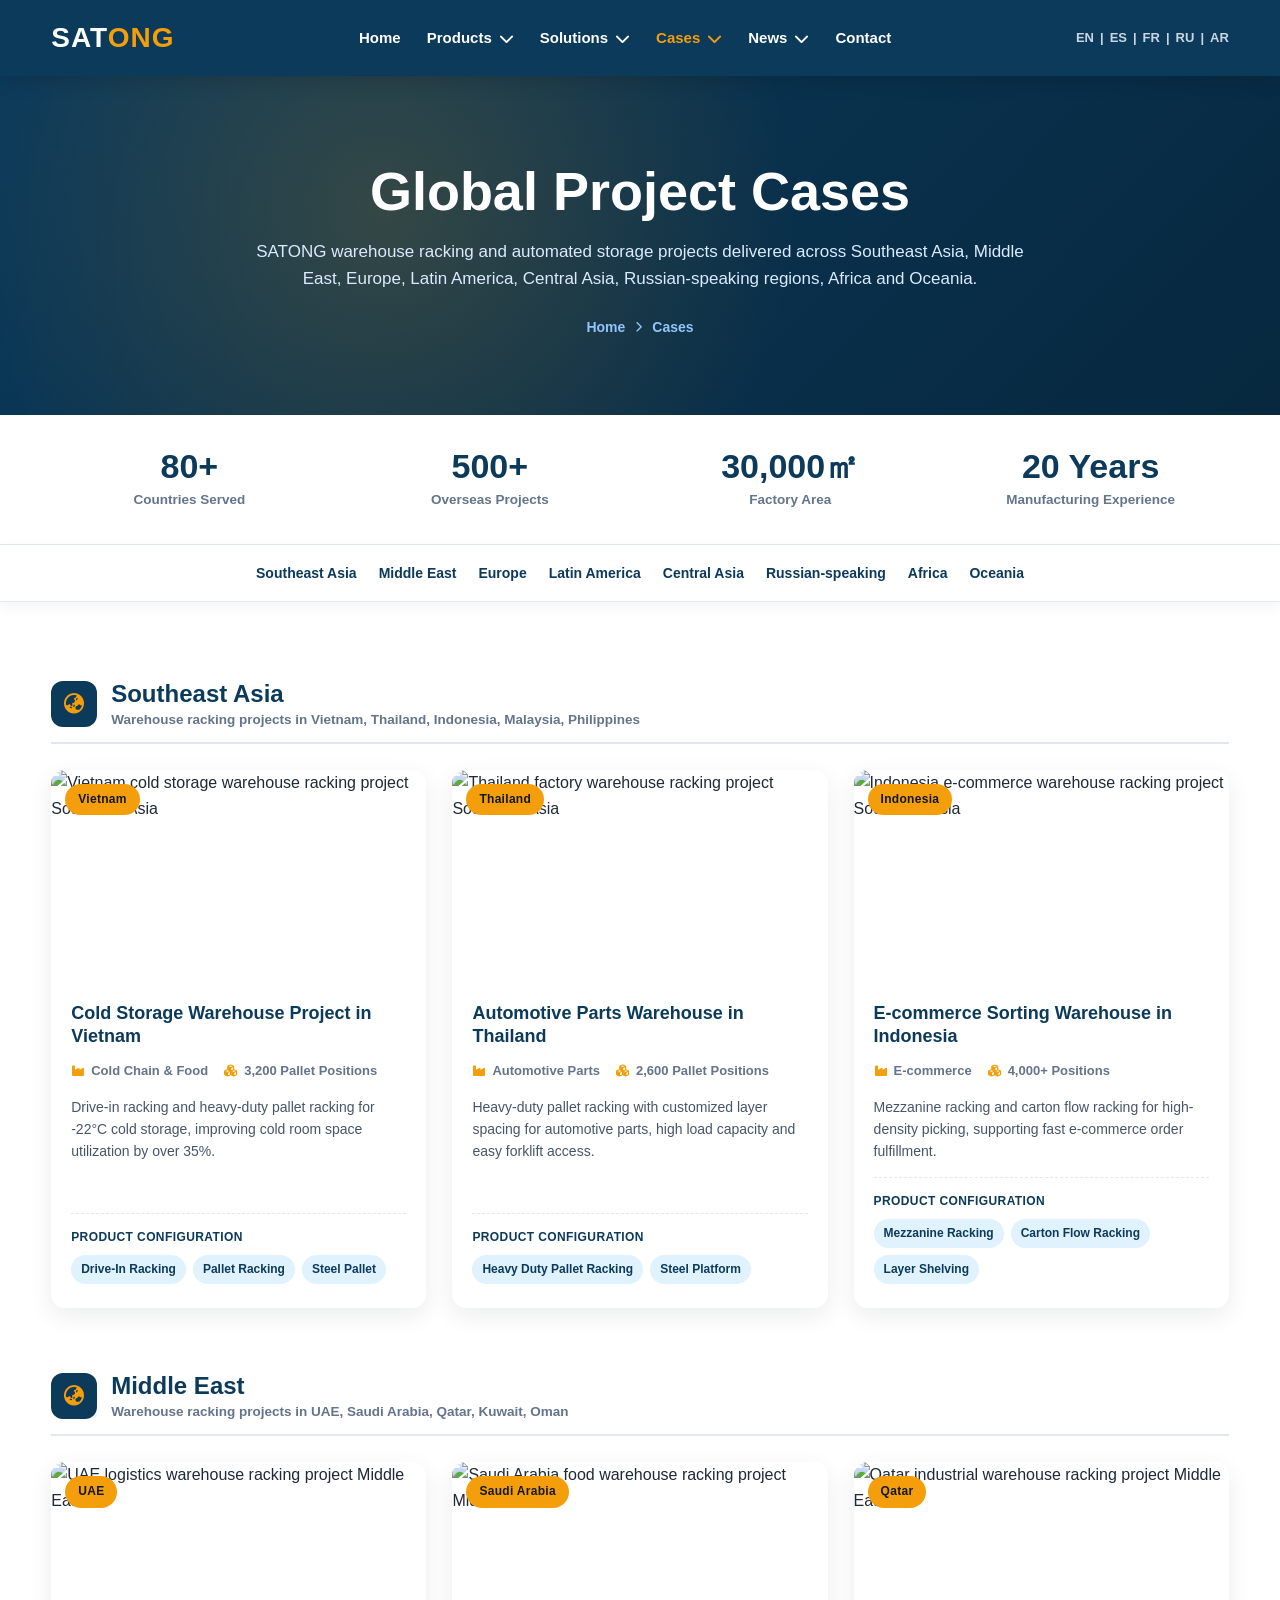
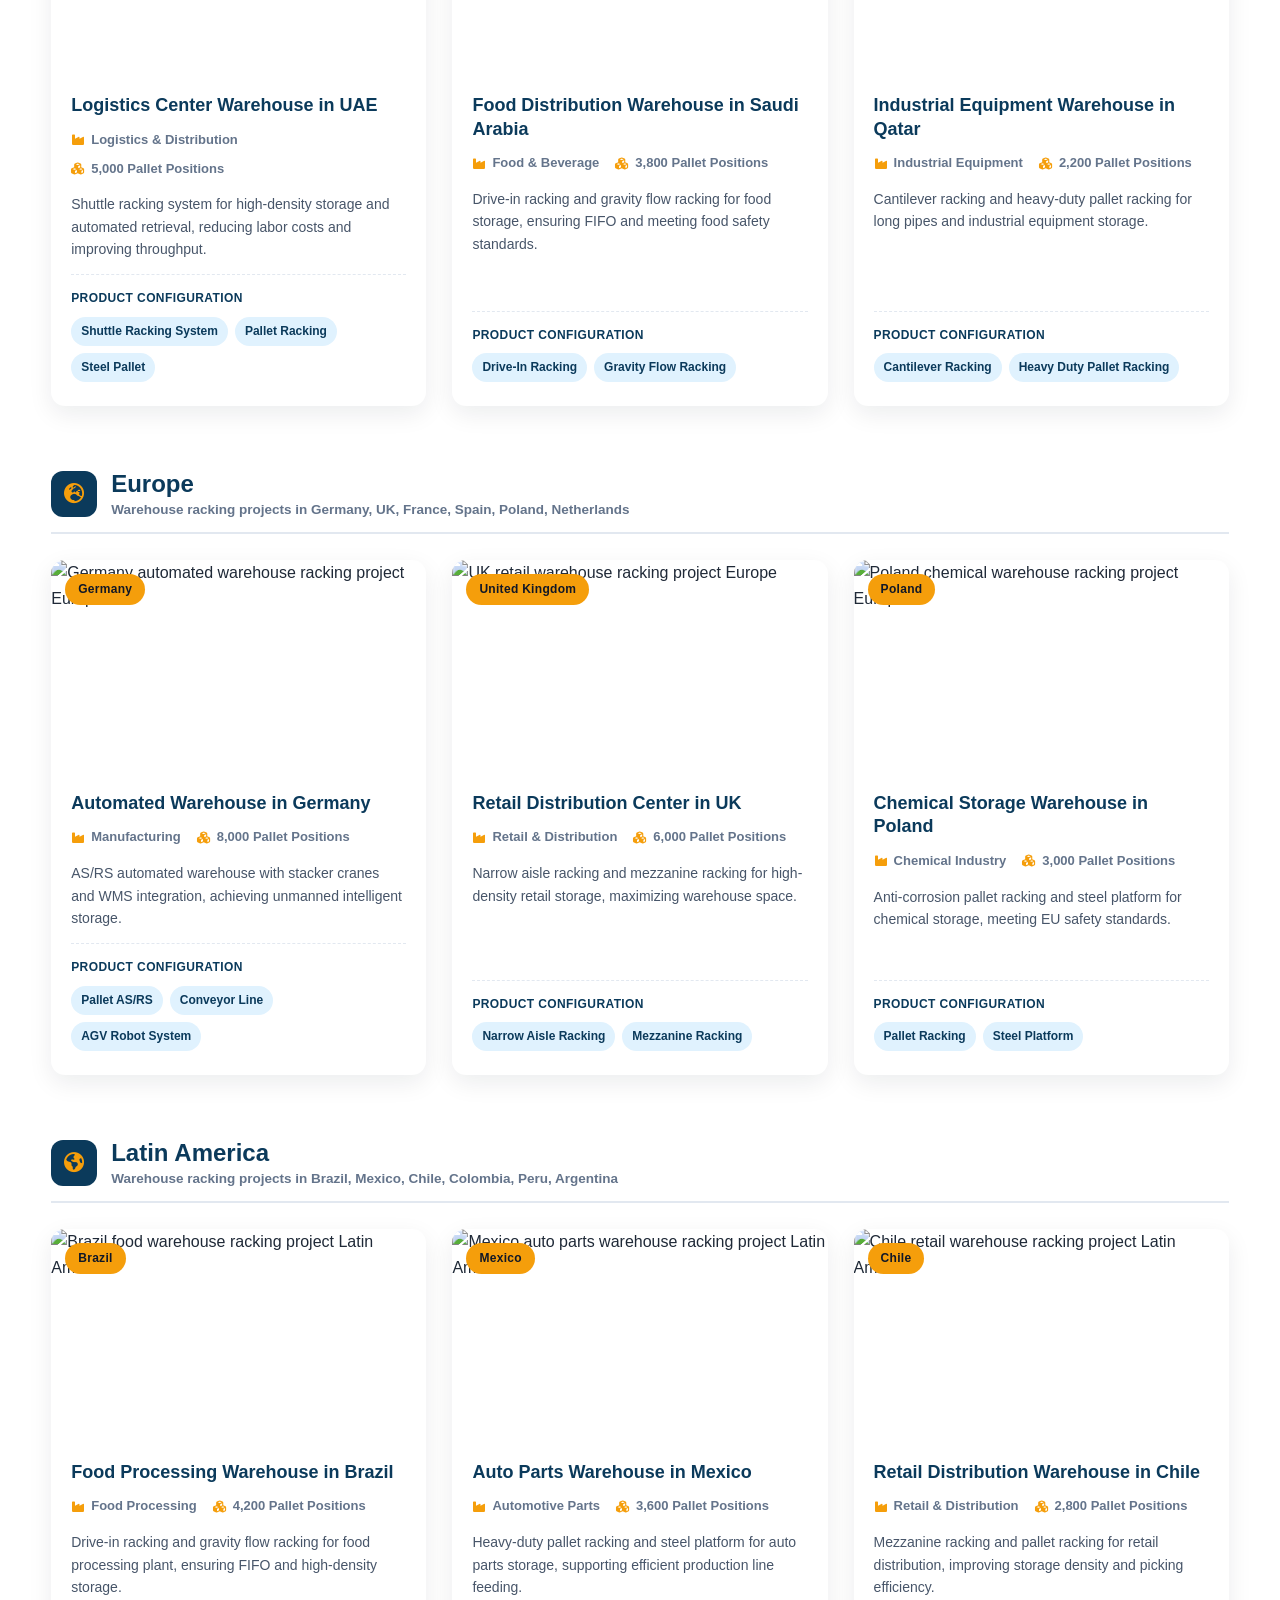
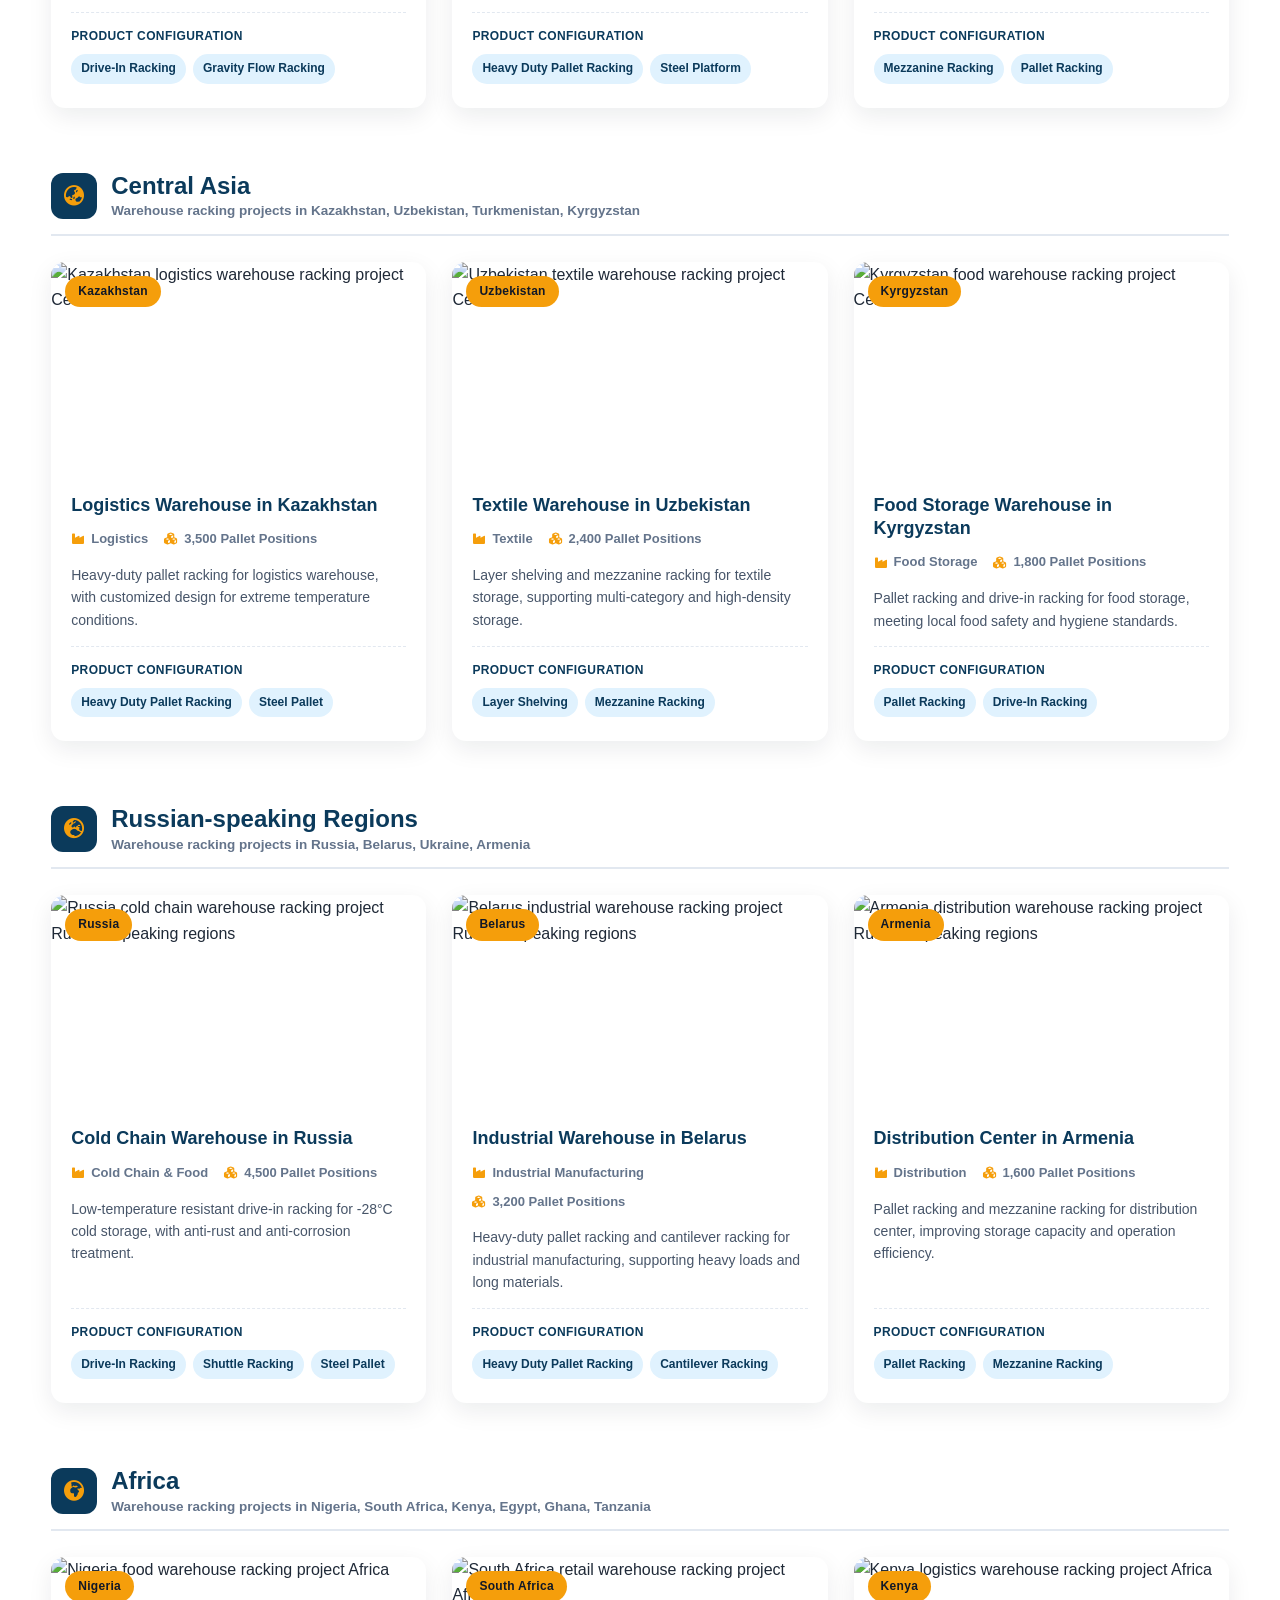
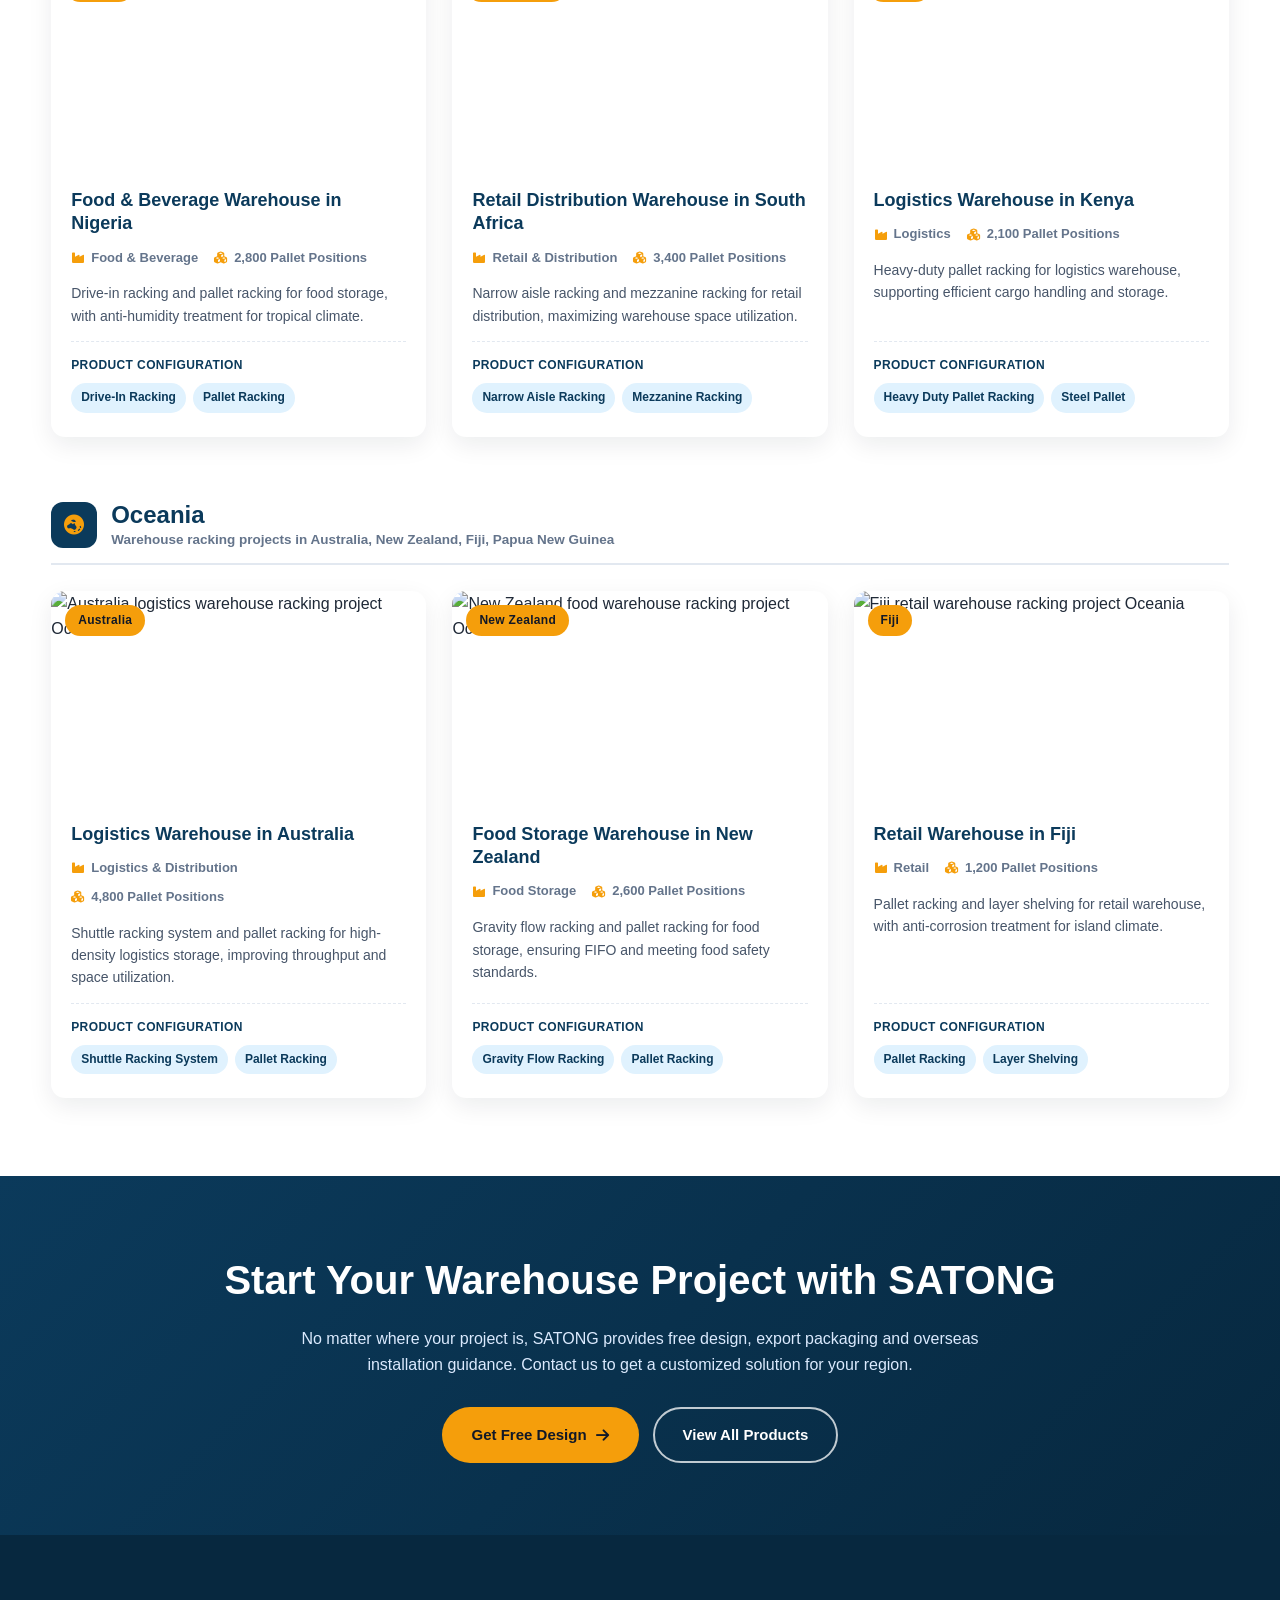
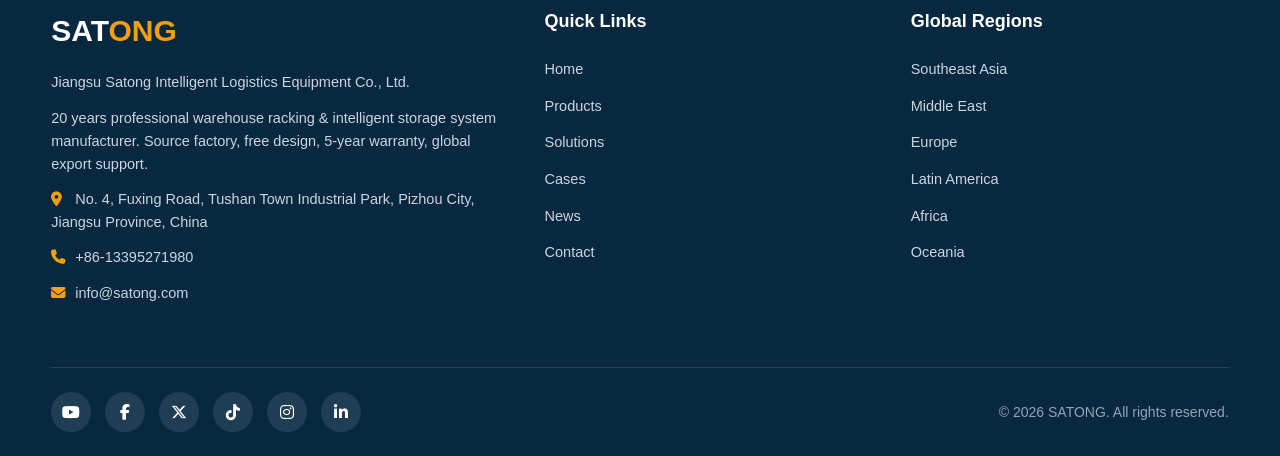
==== cases.html @ 1dc311f4 "Create cases.html" ====
<!DOCTYPE html>
<html lang="en">
<head>
  <meta charset="UTF-8">
  <meta name="viewport" content="width=device-width, initial-scale=1.0">
  <title>Global Warehouse Racking Projects | Southeast Asia, Middle East, Europe, Africa | SATONG</title>
  <meta name="description" content="Explore SATONG global warehouse racking projects in Southeast Asia, Middle East, Europe, Latin America, Central Asia, Russian-speaking regions, Africa and Oceania. Real cases, customized solutions, export-ready.">
  <meta name="keywords" content="warehouse racking project Southeast Asia, pallet racking Middle East, industrial racking Europe, warehouse solution Latin America, storage rack Africa, cold chain project Central Asia">
  <meta name="robots" content="index, follow">
  <link rel="canonical" href="https://www.satong.com/cases.html">
  <link rel="stylesheet" href="https://cdnjs.cloudflare.com/ajax/libs/font-awesome/6.4.0/css/all.min.css">

  <script type="application/ld+json">
  {
    "@context": "https://schema.org",
    "@type": "BreadcrumbList",
    "itemListElement": [
      {
        "@type": "ListItem",
        "position": 1,
        "name": "Home",
        "item": "https://www.satong.com/"
      },
      {
        "@type": "ListItem",
        "position": 2,
        "name": "Cases",
        "item": "https://www.satong.com/cases.html"
      }
    ]
  }
  </script>

  <style>
    :root {
      --primary: #0b3a5b;
      --primary-dark: #07283f;
      --accent: #f59e0b;
      --text: #1f2937;
      --muted: #64748b;
      --light: #f8fafc;
      --border: #e2e8f0;
      --shadow: 0 12px 32px rgba(11, 58, 91, 0.12);
      --radius: 14px;
    }

    * { margin: 0; padding: 0; box-sizing: border-box; }
    html { scroll-behavior: smooth; }
    body {
      font-family: "Segoe UI", Arial, Helvetica, sans-serif;
      color: var(--text);
      background: #fff;
      line-height: 1.6;
      padding-top: 76px;
      overflow-x: hidden;
    }
    img { max-width: 100%; display: block; }
    a { text-decoration: none; color: inherit; }
    ul { list-style: none; }
    .container { width: min(1200px, 92%); margin: 0 auto; }

    /* ========== HEADER / NAV ========== */
    .site-header {
      position: fixed;
      inset: 0 0 auto 0;
      height: 76px;
      background: var(--primary);
      z-index: 9999;
      box-shadow: 0 4px 18px rgba(0,0,0,.15);
    }
    .nav-wrap {
      height: 76px;
      display: flex;
      align-items: center;
      justify-content: space-between;
      gap: 24px;
    }
    .logo {
      color: #fff;
      font-size: 28px;
      font-weight: 900;
      letter-spacing: 1px;
      white-space: nowrap;
    }
    .logo span { color: var(--accent); }
    .main-nav > ul {
      display: flex;
      align-items: center;
      gap: 26px;
    }
    .main-nav li { position: relative; }
    .main-nav > ul > li > a {
      color: #fff;
      font-size: 15px;
      font-weight: 700;
      display: flex;
      align-items: center;
      gap: 7px;
      padding: 26px 0;
      transition: color .25s;
    }
    .main-nav > ul > li > a:hover,
    .main-nav > ul > li > a.active { color: var(--accent); }

    .dropdown, .subdropdown {
      position: absolute;
      top: 100%;
      left: 0;
      min-width: 245px;
      background: #fff;
      border-radius: 0 0 12px 12px;
      box-shadow: 0 18px 40px rgba(0,0,0,.18);
      padding: 10px 0;
      opacity: 0;
      visibility: hidden;
      transform: translateY(12px);
      transition: .25s ease;
      z-index: 1000;
    }
    .subdropdown {
      top: -10px;
      left: 100%;
      border-radius: 12px;
      min-width: 230px;
    }
    .main-nav li:hover > .dropdown,
    .main-nav li:hover > .subdropdown {
      opacity: 1;
      visibility: visible;
      transform: translateY(0);
    }
    .dropdown a {
      display: flex;
      justify-content: space-between;
      align-items: center;
      gap: 10px;
      padding: 11px 18px;
      color: #334155;
      font-size: 14px;
      font-weight: 600;
      white-space: nowrap;
      transition: .2s;
    }
    .dropdown a:hover {
      background: #f1f5f9;
      color: var(--primary);
      padding-left: 22px;
    }
    .dropdown i { font-size: 11px; color: #94a3b8; }

    .lang-switch {
      display: flex;
      align-items: center;
      gap: 6px;
      color: #cbd5e1;
      font-size: 13px;
      font-weight: 700;
    }
    .lang-switch a:hover { color: var(--accent); }

    .nav-toggle {
      display: none;
      border: 0;
      background: transparent;
      color: #fff;
      font-size: 25px;
      cursor: pointer;
    }

    /* ========== PAGE HERO ========== */
    .page-hero {
      position: relative;
      padding: 84px 0 76px;
      background: linear-gradient(135deg, #0b3a5b 0%, #07283f 100%);
      color: #fff;
      text-align: center;
      overflow: hidden;
    }
    .page-hero::after {
      content: "";
      position: absolute;
      inset: 0;
      background: radial-gradient(circle at 30% 40%, rgba(245,158,11,.18), transparent 45%);
      pointer-events: none;
    }
    .page-hero h1 {
      position: relative;
      z-index: 2;
      font-size: clamp(34px, 5vw, 54px);
      font-weight: 900;
      line-height: 1.15;
      margin-bottom: 16px;
    }
    .page-hero p {
      position: relative;
      z-index: 2;
      max-width: 800px;
      margin: 0 auto;
      color: #dbeafe;
      font-size: 17px;
    }
    .breadcrumb {
      position: relative;
      z-index: 2;
      margin-top: 24px;
      display: flex;
      justify-content: center;
      align-items: center;
      gap: 10px;
      color: #93c5fd;
      font-size: 14px;
      font-weight: 600;
    }
    .breadcrumb a:hover { color: var(--accent); }
    .breadcrumb i { font-size: 11px; }

    /* ========== STATS BAR ========== */
    .stats-bar {
      background: #fff;
      border-bottom: 1px solid var(--border);
      padding: 34px 0;
    }
    .stats-grid {
      display: grid;
      grid-template-columns: repeat(4, minmax(0, 1fr));
      gap: 24px;
      text-align: center;
    }
    .stat-item h3 {
      color: var(--primary);
      font-size: 34px;
      font-weight: 900;
      line-height: 1;
      margin-bottom: 6px;
    }
    .stat-item p {
      color: var(--muted);
      font-size: 13.5px;
      font-weight: 600;
    }

    /* ========== REGION NAV ========== */
    .region-nav {
      position: sticky;
      top: 76px;
      z-index: 900;
      background: #fff;
      border-bottom: 1px solid var(--border);
      box-shadow: 0 4px 14px rgba(15,23,42,.05);
    }
    .region-nav ul {
      display: flex;
      justify-content: center;
      flex-wrap: wrap;
      gap: 8px 22px;
      padding: 15px 0;
    }
    .region-nav a {
      font-size: 14px;
      font-weight: 800;
      color: var(--primary);
      padding: 6px 0;
      border-bottom: 3px solid transparent;
      transition: .25s;
    }
    .region-nav a:hover,
    .region-nav a.active {
      color: var(--accent);
      border-bottom-color: var(--accent);
    }

    /* ========== SECTION COMMON ========== */
    .section { padding: 78px 0; }
    .section.alt { background: var(--light); }
    .section-header {
      text-align: center;
      max-width: 860px;
      margin: 0 auto 48px;
    }
    .section-header h2 {
      font-size: clamp(28px, 4vw, 40px);
      color: var(--primary);
      line-height: 1.15;
      font-weight: 900;
    }
    .title-line {
      display: block;
      width: 68px;
      height: 4px;
      border-radius: 4px;
      background: var(--accent);
      margin: 18px auto 20px;
    }
    .section-header p {
      color: var(--muted);
      font-size: 16px;
    }

    /* ========== CASE GRID ========== */
    .case-grid {
      display: grid;
      grid-template-columns: repeat(3, minmax(0, 1fr));
      gap: 26px;
    }
    .case-card {
      background: #fff;
      border-radius: var(--radius);
      overflow: hidden;
      box-shadow: 0 8px 24px rgba(15, 23, 42, .08);
      transition: .3s ease;
      display: flex;
      flex-direction: column;
      height: 100%;
    }
    .case-card:hover {
      transform: translateY(-9px);
      box-shadow: var(--shadow);
    }
    .case-media {
      position: relative;
      overflow: hidden;
      height: 210px;
    }
    .case-media img {
      width: 100%;
      height: 100%;
      object-fit: cover;
      transition: transform .5s ease;
    }
    .case-card:hover .case-media img { transform: scale(1.08); }
    .case-region-tag {
      position: absolute;
      top: 14px;
      left: 14px;
      background: var(--accent);
      color: #111827;
      font-size: 12px;
      font-weight: 800;
      padding: 6px 13px;
      border-radius: 50px;
      letter-spacing: .3px;
    }
    .case-body {
      padding: 22px 20px 24px;
      display: flex;
      flex-direction: column;
      flex: 1;
    }
    .case-body h3 {
      color: var(--primary);
      font-size: 18px;
      line-height: 1.3;
      margin-bottom: 12px;
    }
    .case-meta {
      display: flex;
      flex-wrap: wrap;
      gap: 8px 16px;
      margin-bottom: 14px;
      font-size: 13px;
      color: var(--muted);
      font-weight: 600;
    }
    .case-meta span {
      display: inline-flex;
      align-items: center;
      gap: 6px;
    }
    .case-meta i { color: var(--accent); font-size: 12px; }
    .case-body p {
      color: #475569;
      font-size: 14px;
      margin-bottom: 14px;
    }
    .case-products {
      margin-top: auto;
      padding-top: 14px;
      border-top: 1px dashed var(--border);
    }
    .case-products .label {
      display: block;
      font-size: 12px;
      font-weight: 800;
      color: var(--primary);
      text-transform: uppercase;
      letter-spacing: .4px;
      margin-bottom: 8px;
    }
    .case-products .tags {
      display: flex;
      flex-wrap: wrap;
      gap: 7px;
    }
    .case-products .tags span {
      background: #e0f2fe;
      color: var(--primary);
      font-size: 12px;
      font-weight: 700;
      padding: 5px 10px;
      border-radius: 50px;
    }

    /* ========== REGION BLOCK ========== */
    .region-block {
      margin-bottom: 64px;
    }
    .region-block:last-child { margin-bottom: 0; }
    .region-title {
      display: flex;
      align-items: center;
      gap: 14px;
      margin-bottom: 26px;
      padding-bottom: 14px;
      border-bottom: 2px solid var(--border);
    }
    .region-title i {
      width: 46px;
      height: 46px;
      border-radius: 12px;
      background: var(--primary);
      color: var(--accent);
      display: inline-flex;
      align-items: center;
      justify-content: center;
      font-size: 20px;
      flex-shrink: 0;
    }
    .region-title h3 {
      color: var(--primary);
      font-size: 24px;
      font-weight: 900;
      line-height: 1.2;
    }
    .region-title .region-sub {
      display: block;
      color: var(--muted);
      font-size: 13.5px;
      font-weight: 600;
      margin-top: 3px;
    }

    /* ========== CTA ========== */
    .cta-section {
      background: linear-gradient(135deg, #0b3a5b 0%, #07283f 100%);
      color: #fff;
      padding: 72px 0;
      text-align: center;
    }
    .cta-section h2 {
      font-size: clamp(28px, 4vw, 40px);
      font-weight: 900;
      margin-bottom: 14px;
    }
    .cta-section p {
      color: #dbeafe;
      max-width: 720px;
      margin: 0 auto 30px;
      font-size: 16px;
    }
    .cta-btns {
      display: flex;
      justify-content: center;
      flex-wrap: wrap;
      gap: 14px;
    }
    .btn {
      display: inline-flex;
      align-items: center;
      justify-content: center;
      gap: 9px;
      padding: 14px 28px;
      border-radius: 50px;
      font-weight: 800;
      font-size: 15px;
      transition: .25s ease;
      border: 2px solid transparent;
    }
    .btn-primary {
      background: var(--accent);
      color: #111827;
    }
    .btn-primary:hover {
      background: #fff;
      transform: translateY(-3px);
      box-shadow: 0 12px 26px rgba(0,0,0,.22);
    }
    .btn-outline {
      border-color: rgba(255,255,255,.75);
      color: #fff;
    }
    .btn-outline:hover {
      background: #fff;
      color: var(--primary);
      transform: translateY(-3px);
    }

    /* ========== FOOTER ========== */
    .site-footer {
      background: #07283f;
      color: #cbd5e1;
      padding: 72px 0 0;
    }
    .footer-grid {
      display: grid;
      grid-template-columns: 1.4fr 1fr 1fr;
      gap: 48px;
      padding-bottom: 50px;
    }
    .footer-brand h3 {
      color: #fff;
      font-size: 30px;
      margin-bottom: 16px;
    }
    .footer-brand h3 span { color: var(--accent); }
    .footer-brand p { margin-bottom: 12px; font-size: 14.5px; }
    .footer-brand i { color: var(--accent); width: 20px; }
    .footer-col h4 {
      color: #fff;
      font-size: 18px;
      margin-bottom: 20px;
    }
    .footer-col li { margin-bottom: 11px; }
    .footer-col a {
      color: #cbd5e1;
      font-size: 14.5px;
      transition: .2s;
    }
    .footer-col a:hover { color: var(--accent); padding-left: 5px; }
    .footer-bottom {
      border-top: 1px solid rgba(255,255,255,.12);
      padding: 24px 0;
      display: flex;
      justify-content: space-between;
      align-items: center;
      gap: 20px;
      flex-wrap: wrap;
    }
    .social-icons {
      display: flex;
      align-items: center;
      gap: 14px;
    }
    .social-icons a {
      width: 40px;
      height: 40px;
      border-radius: 50%;
      display: inline-flex;
      align-items: center;
      justify-content: center;
      background: rgba(255,255,255,.1);
      color: #fff;
      transition: .25s;
    }
    .social-icons a:hover {
      background: var(--accent);
      color: #111827;
      transform: translateY(-4px);
    }
    .copyright { font-size: 14px; color: #94a3b8; }

    /* ========== RESPONSIVE ========== */
    @media (max-width: 1100px) {
      .case-grid { grid-template-columns: repeat(2, minmax(0, 1fr)); }
    }
    @media (max-width: 992px) {
      body { padding-top: 70px; }
      .site-header, .nav-wrap { height: 70px; }
      .nav-toggle { display: block; }
      .lang-switch { display: none; }
      .main-nav {
        display: none;
        position: absolute;
        top: 70px;
        left: 0;
        right: 0;
        background: var(--primary);
        padding: 18px 24px 28px;
        max-height: calc(100vh - 70px);
        overflow-y: auto;
        box-shadow: 0 18px 30px rgba(0,0,0,.25);
      }
      .main-nav.active { display: block; }
      .main-nav > ul { display: block; }
      .main-nav > ul > li {
        border-bottom: 1px solid rgba(255,255,255,.12);
      }
      .main-nav > ul > li > a {
        padding: 15px 0;
        justify-content: space-between;
      }
      .dropdown, .subdropdown {
        position: static;
        opacity: 1;
        visibility: visible;
        transform: none;
        box-shadow: none;
        background: transparent;
        min-width: 0;
        padding: 0 0 0 16px;
        display: none;
        border-radius: 0;
      }
      .main-nav .has-dropdown.open > .dropdown,
      .main-nav .has-subdropdown.open > .subdropdown {
        display: block;
      }
      .dropdown a {
        color: #dbeafe;
        padding: 10px 0;
        white-space: normal;
      }
      .dropdown a:hover {
        background: transparent;
        color: var(--accent);
        padding-left: 0;
      }
      .subdropdown { padding-left: 16px; }
      .region-nav { top: 70px; }
    }
    @media (max-width: 760px) {
      .stats-grid { grid-template-columns: repeat(2, minmax(0, 1fr)); gap: 20px; }
      .footer-grid { grid-template-columns: 1fr; gap: 36px; }
      .footer-bottom { flex-direction: column; text-align: center; }
      .cta-btns { flex-direction: column; align-items: center; }
      .btn { width: 100%; max-width: 320px; }
    }
    @media (max-width: 560px) {
      .case-grid { grid-template-columns: 1fr; }
      .section { padding: 58px 0; }
      .page-hero { padding: 64px 0 58px; }
      .region-title h3 { font-size: 20px; }
    }
  </style>
</head>
<body>

  <!-- ========== HEADER ========== -->
  <header class="site-header">
    <div class="container nav-wrap">
      <a href="index.html" class="logo">SAT<span>ONG</span></a>

      <button class="nav-toggle" aria-label="Toggle navigation">
        <i class="fa-solid fa-bars"></i>
      </button>

      <nav class="main-nav">
        <ul>
          <li><a href="index.html">Home</a></li>

          <li class="has-dropdown">
            <a href="products.html">Products <i class="fa-solid fa-chevron-down"></i></a>
            <ul class="dropdown">
              <li class="has-subdropdown">
                <a href="products.html#automated-solutions">Automated Solutions <i class="fa-solid fa-chevron-right"></i></a>
                <ul class="subdropdown">
                  <li><a href="products.html#pallet-asrs">Pallet AS/RS</a></li>
                  <li><a href="products.html#box-asrs">Box AS/RS</a></li>
                  <li><a href="products.html#shuttle-racking">Shuttle Racking System</a></li>
                  <li><a href="products.html#four-way-shuttle">Four-Way Shuttle System</a></li>
                  <li><a href="products.html#ctu-robot">CTU Robot System</a></li>
                  <li><a href="products.html#agv-robot">AGV Robot System</a></li>
                  <li><a href="products.html#climbing-robot">Climbing Robot Solution</a></li>
                  <li><a href="products.html#conveyor-line">Automatic Conveyor Line</a></li>
                  <li><a href="products.html#sorting-line">Automatic Sorting Line</a></li>
                </ul>
              </li>
              <li class="has-subdropdown">
                <a href="products.html#industrial-racks">Industrial Racks <i class="fa-solid fa-chevron-right"></i></a>
                <ul class="subdropdown">
                  <li><a href="products.html#pallet-racking">Pallet Racking</a></li>
                  <li><a href="products.html#narrow-aisle">Narrow Aisle Racking</a></li>
                  <li><a href="products.html#double-deep">Double Deep Racking</a></li>
                  <li><a href="products.html#drive-in">Drive-In Racking</a></li>
                  <li><a href="products.html#push-back">Push-Back Racking</a></li>
                  <li><a href="products.html#gravity-flow">Gravity Flow Racking</a></li>
                  <li><a href="products.html#mezzanine">Mezzanine Racking</a></li>
                  <li><a href="products.html#steel-platform">Steel Platform</a></li>
                  <li><a href="products.html#cantilever">Cantilever Racking</a></li>
                  <li><a href="products.html#mold-storage">Mold Storage Rack</a></li>
                </ul>
              </li>
              <li class="has-subdropdown">
                <a href="products.html#sorting-racks">Sorting Racks <i class="fa-solid fa-chevron-right"></i></a>
                <ul class="subdropdown">
                  <li><a href="products.html#layer-shelving">Layer Shelving</a></li>
                  <li><a href="products.html#carton-flow">Carton Flow Racking</a></li>
                  <li><a href="products.html#die-storage">Die Storage Rack</a></li>
                  <li><a href="products.html#ink-tray">Ink Tray Rack</a></li>
                  <li><a href="products.html#watermark-plate">Watermark Plate Rack</a></li>
                  <li><a href="products.html#printed-sample">Printed Sample Rack</a></li>
                  <li><a href="products.html#film-rack">Film Rack</a></li>
                </ul>
              </li>
              <li class="has-subdropdown">
                <a href="products.html#supporting-equipment">Supporting Equipment <i class="fa-solid fa-chevron-right"></i></a>
                <ul class="subdropdown">
                  <li><a href="products.html#steel-pallet">Steel Pallet</a></li>
                  <li><a href="products.html#plastic-pallet">Plastic Pallet</a></li>
                  <li><a href="products.html#storage-cage">Storage Cage</a></li>
                  <li><a href="products.html#metal-mesh-wall">Metal Mesh Wall</a></li>
                </ul>
              </li>
            </ul>
          </li>

          <li class="has-dropdown">
            <a href="solutions.html">Solutions <i class="fa-solid fa-chevron-down"></i></a>
            <ul class="dropdown">
              <li><a href="solutions.html#cold-chain">Cold Chain & Food Industry</a></li>
              <li><a href="solutions.html#printing">Printing Industry</a></li>
              <li><a href="solutions.html#furniture">Furniture Industry</a></li>
              <li><a href="solutions.html#medical">Medical Supplies Industry</a></li>
            </ul>
          </li>

          <li class="has-dropdown">
            <a href="cases.html" class="active">Cases <i class="fa-solid fa-chevron-down"></i></a>
            <ul class="dropdown">
              <li><a href="#southeast-asia">Southeast Asia</a></li>
              <li><a href="#middle-east">Middle East</a></li>
              <li><a href="#europe">Europe</a></li>
              <li><a href="#latin-america">Latin America</a></li>
              <li><a href="#central-asia">Central Asia</a></li>
              <li><a href="#russian-speaking">Russian-speaking Regions</a></li>
              <li><a href="#africa">Africa</a></li>
              <li><a href="#oceania">Oceania</a></li>
            </ul>
          </li>

          <li class="has-dropdown">
            <a href="news.html">News <i class="fa-solid fa-chevron-down"></i></a>
            <ul class="dropdown">
              <li><a href="news.html#company-news">Company News</a></li>
              <li><a href="news.html#industry-insights">Industry Insights</a></li>
              <li><a href="news.html#qa">Q&A</a></li>
            </ul>
          </li>

          <li><a href="contact.html">Contact</a></li>
        </ul>
      </nav>

      <div class="lang-switch">
        <a href="#">EN</a><span>|</span>
        <a href="#">ES</a><span>|</span>
        <a href="#">FR</a><span>|</span>
        <a href="#">RU</a><span>|</span>
        <a href="#">AR</a>
      </div>
    </div>
  </header>

  <!-- ========== PAGE HERO ========== -->
  <section class="page-hero">
    <div class="container">
      <h1>Global Project Cases</h1>
      <p>SATONG warehouse racking and automated storage projects delivered across Southeast Asia, Middle East, Europe, Latin America, Central Asia, Russian-speaking regions, Africa and Oceania.</p>
      <div class="breadcrumb">
        <a href="index.html">Home</a>
        <i class="fa-solid fa-chevron-right"></i>
        <span>Cases</span>
      </div>
    </div>
  </section>

  <!-- ========== STATS BAR ========== -->
  <section class="stats-bar">
    <div class="container stats-grid">
      <div class="stat-item">
        <h3>80+</h3>
        <p>Countries Served</p>
      </div>
      <div class="stat-item">
        <h3>500+</h3>
        <p>Overseas Projects</p>
      </div>
      <div class="stat-item">
        <h3>30,000㎡</h3>
        <p>Factory Area</p>
      </div>
      <div class="stat-item">
        <h3>20 Years</h3>
        <p>Manufacturing Experience</p>
      </div>
    </div>
  </section>

  <!-- ========== REGION NAV ========== -->
  <nav class="region-nav" aria-label="Case regions">
    <div class="container">
      <ul>
        <li><a href="#southeast-asia">Southeast Asia</a></li>
        <li><a href="#middle-east">Middle East</a></li>
        <li><a href="#europe">Europe</a></li>
        <li><a href="#latin-america">Latin America</a></li>
        <li><a href="#central-asia">Central Asia</a></li>
        <li><a href="#russian-speaking">Russian-speaking</a></li>
        <li><a href="#africa">Africa</a></li>
        <li><a href="#oceania">Oceania</a></li>
      </ul>
    </div>
  </nav>

  <!-- ========== ALL REGION BLOCKS ========== -->
  <section class="section">
    <div class="container">

      <!-- ===== SOUTHEAST ASIA ===== -->
      <div class="region-block" id="southeast-asia">
        <div class="region-title">
          <i class="fa-solid fa-earth-asia"></i>
          <h3>Southeast Asia<span class="region-sub">Warehouse racking projects in Vietnam, Thailand, Indonesia, Malaysia, Philippines</span></h3>
        </div>
        <div class="case-grid">
          <article class="case-card">
            <div class="case-media">
              <img src="https://placehold.co/600x400/0b3a5b/ffffff?text=Vietnam+Cold+Storage" alt="Vietnam cold storage warehouse racking project Southeast Asia">
              <span class="case-region-tag">Vietnam</span>
            </div>
            <div class="case-body">
              <h3>Cold Storage Warehouse Project in Vietnam</h3>
              <div class="case-meta">
                <span><i class="fa-solid fa-industry"></i> Cold Chain & Food</span>
                <span><i class="fa-solid fa-cubes"></i> 3,200 Pallet Positions</span>
              </div>
              <p>Drive-in racking and heavy-duty pallet racking for -22°C cold storage, improving cold room space utilization by over 35%.</p>
              <div class="case-products">
                <span class="label">Product Configuration</span>
                <div class="tags">
                  <span>Drive-In Racking</span>
                  <span>Pallet Racking</span>
                  <span>Steel Pallet</span>
                </div>
              </div>
            </div>
          </article>

          <article class="case-card">
            <div class="case-media">
              <img src="https://placehold.co/600x400/1d4ed8/ffffff?text=Thailand+Factory" alt="Thailand factory warehouse racking project Southeast Asia">
              <span class="case-region-tag">Thailand</span>
            </div>
            <div class="case-body">
              <h3>Automotive Parts Warehouse in Thailand</h3>
              <div class="case-meta">
                <span><i class="fa-solid fa-industry"></i> Automotive Parts</span>
                <span><i class="fa-solid fa-cubes"></i> 2,600 Pallet Positions</span>
              </div>
              <p>Heavy-duty pallet racking with customized layer spacing for automotive parts, high load capacity and easy forklift access.</p>
              <div class="case-products">
                <span class="label">Product Configuration</span>
                <div class="tags">
                  <span>Heavy Duty Pallet Racking</span>
                  <span>Steel Platform</span>
                </div>
              </div>
            </div>
          </article>

          <article class="case-card">
            <div class="case-media">
              <img src="https://placehold.co/600x400/065f46/ffffff?text=Indonesia+E-commerce" alt="Indonesia e-commerce warehouse racking project Southeast Asia">
              <span class="case-region-tag">Indonesia</span>
            </div>
            <div class="case-body">
              <h3>E-commerce Sorting Warehouse in Indonesia</h3>
              <div class="case-meta">
                <span><i class="fa-solid fa-industry"></i> E-commerce</span>
                <span><i class="fa-solid fa-cubes"></i> 4,000+ Positions</span>
              </div>
              <p>Mezzanine racking and carton flow racking for high-density picking, supporting fast e-commerce order fulfillment.</p>
              <div class="case-products">
                <span class="label">Product Configuration</span>
                <div class="tags">
                  <span>Mezzanine Racking</span>
                  <span>Carton Flow Racking</span>
                  <span>Layer Shelving</span>
                </div>
              </div>
            </div>
          </article>
        </div>
      </div>

      <!-- ===== MIDDLE EAST ===== -->
      <div class="region-block" id="middle-east">
        <div class="region-title">
          <i class="fa-solid fa-earth-asia"></i>
          <h3>Middle East<span class="region-sub">Warehouse racking projects in UAE, Saudi Arabia, Qatar, Kuwait, Oman</span></h3>
        </div>
        <div class="case-grid">
          <article class="case-card">
            <div class="case-media">
              <img src="https://placehold.co/600x400/92400e/ffffff?text=UAE+Logistics" alt="UAE logistics warehouse racking project Middle East">
              <span class="case-region-tag">UAE</span>
            </div>
            <div class="case-body">
              <h3>Logistics Center Warehouse in UAE</h3>
              <div class="case-meta">
                <span><i class="fa-solid fa-industry"></i> Logistics & Distribution</span>
                <span><i class="fa-solid fa-cubes"></i> 5,000 Pallet Positions</span>
              </div>
              <p>Shuttle racking system for high-density storage and automated retrieval, reducing labor costs and improving throughput.</p>
              <div class="case-products">
                <span class="label">Product Configuration</span>
                <div class="tags">
                  <span>Shuttle Racking System</span>
                  <span>Pallet Racking</span>
                  <span>Steel Pallet</span>
                </div>
              </div>
            </div>
          </article>

          <article class="case-card">
            <div class="case-media">
              <img src="https://placehold.co/600x400/be123c/ffffff?text=Saudi+Food+Warehouse" alt="Saudi Arabia food warehouse racking project Middle East">
              <span class="case-region-tag">Saudi Arabia</span>
            </div>
            <div class="case-body">
              <h3>Food Distribution Warehouse in Saudi Arabia</h3>
              <div class="case-meta">
                <span><i class="fa-solid fa-industry"></i> Food & Beverage</span>
                <span><i class="fa-solid fa-cubes"></i> 3,800 Pallet Positions</span>
              </div>
              <p>Drive-in racking and gravity flow racking for food storage, ensuring FIFO and meeting food safety standards.</p>
              <div class="case-products">
                <span class="label">Product Configuration</span>
                <div class="tags">
                  <span>Drive-In Racking</span>
                  <span>Gravity Flow Racking</span>
                </div>
              </div>
            </div>
          </article>

          <article class="case-card">
            <div class="case-media">
              <img src="https://placehold.co/600x400/0369a1/ffffff?text=Qatar+Industrial" alt="Qatar industrial warehouse racking project Middle East">
              <span class="case-region-tag">Qatar</span>
            </div>
            <div class="case-body">
              <h3>Industrial Equipment Warehouse in Qatar</h3>
              <div class="case-meta">
                <span><i class="fa-solid fa-industry"></i> Industrial Equipment</span>
                <span><i class="fa-solid fa-cubes"></i> 2,200 Pallet Positions</span>
              </div>
              <p>Cantilever racking and heavy-duty pallet racking for long pipes and industrial equipment storage.</p>
              <div class="case-products">
                <span class="label">Product Configuration</span>
                <div class="tags">
                  <span>Cantilever Racking</span>
                  <span>Heavy Duty Pallet Racking</span>
                </div>
              </div>
            </div>
          </article>
        </div>
      </div>

      <!-- ===== EUROPE ===== -->
      <div class="region-block" id="europe">
        <div class="region-title">
          <i class="fa-solid fa-earth-europe"></i>
          <h3>Europe<span class="region-sub">Warehouse racking projects in Germany, UK, France, Spain, Poland, Netherlands</span></h3>
        </div>
        <div class="case-grid">
          <article class="case-card">
            <div class="case-media">
              <img src="https://placehold.co/600x400/1e3a8a/ffffff?text=Germany+Automated" alt="Germany automated warehouse racking project Europe">
              <span class="case-region-tag">Germany</span>
            </div>
            <div class="case-body">
              <h3>Automated Warehouse in Germany</h3>
              <div class="case-meta">
                <span><i class="fa-solid fa-industry"></i> Manufacturing</span>
                <span><i class="fa-solid fa-cubes"></i> 8,000 Pallet Positions</span>
              </div>
              <p>AS/RS automated warehouse with stacker cranes and WMS integration, achieving unmanned intelligent storage.</p>
              <div class="case-products">
                <span class="label">Product Configuration</span>
                <div class="tags">
                  <span>Pallet AS/RS</span>
                  <span>Conveyor Line</span>
                  <span>AGV Robot System</span>
                </div>
              </div>
            </div>
          </article>

          <article class="case-card">
            <div class="case-media">
              <img src="https://placehold.co/600x400/334155/ffffff?text=UK+Retail" alt="UK retail warehouse racking project Europe">
              <span class="case-region-tag">United Kingdom</span>
            </div>
            <div class="case-body">
              <h3>Retail Distribution Center in UK</h3>
              <div class="case-meta">
                <span><i class="fa-solid fa-industry"></i> Retail & Distribution</span>
                <span><i class="fa-solid fa-cubes"></i> 6,000 Pallet Positions</span>
              </div>
              <p>Narrow aisle racking and mezzanine racking for high-density retail storage, maximizing warehouse space.</p>
              <div class="case-products">
                <span class="label">Product Configuration</span>
                <div class="tags">
                  <span>Narrow Aisle Racking</span>
                  <span>Mezzanine Racking</span>
                </div>
              </div>
            </div>
          </article>

          <article class="case-card">
            <div class="case-media">
              <img src="https://placehold.co/600x400/065f46/ffffff?text=Poland+Chemical" alt="Poland chemical warehouse racking project Europe">
              <span class="case-region-tag">Poland</span>
            </div>
            <div class="case-body">
              <h3>Chemical Storage Warehouse in Poland</h3>
              <div class="case-meta">
                <span><i class="fa-solid fa-industry"></i> Chemical Industry</span>
                <span><i class="fa-solid fa-cubes"></i> 3,000 Pallet Positions</span>
              </div>
              <p>Anti-corrosion pallet racking and steel platform for chemical storage, meeting EU safety standards.</p>
              <div class="case-products">
                <span class="label">Product Configuration</span>
                <div class="tags">
                  <span>Pallet Racking</span>
                  <span>Steel Platform</span>
                </div>
              </div>
            </div>
          </article>
        </div>
      </div>

      <!-- ===== LATIN AMERICA ===== -->
      <div class="region-block" id="latin-america">
        <div class="region-title">
          <i class="fa-solid fa-earth-americas"></i>
          <h3>Latin America<span class="region-sub">Warehouse racking projects in Brazil, Mexico, Chile, Colombia, Peru, Argentina</span></h3>
        </div>
        <div class="case-grid">
          <article class="case-card">
            <div class="case-media">
              <img src="https://placehold.co/600x400/7c2d12/ffffff?text=Brazil+Food" alt="Brazil food warehouse racking project Latin America">
              <span class="case-region-tag">Brazil</span>
            </div>
            <div class="case-body">
              <h3>Food Processing Warehouse in Brazil</h3>
              <div class="case-meta">
                <span><i class="fa-solid fa-industry"></i> Food Processing</span>
                <span><i class="fa-solid fa-cubes"></i> 4,200 Pallet Positions</span>
              </div>
              <p>Drive-in racking and gravity flow racking for food processing plant, ensuring FIFO and high-density storage.</p>
              <div class="case-products">
                <span class="label">Product Configuration</span>
                <div class="tags">
                  <span>Drive-In Racking</span>
                  <span>Gravity Flow Racking</span>
                </div>
              </div>
            </div>
          </article>

          <article class="case-card">
            <div class="case-media">
              <img src="https://placehold.co/600x400/1d4ed8/ffffff?text=Mexico+Auto+Parts" alt="Mexico auto parts warehouse racking project Latin America">
              <span class="case-region-tag">Mexico</span>
            </div>
            <div class="case-body">
              <h3>Auto Parts Warehouse in Mexico</h3>
              <div class="case-meta">
                <span><i class="fa-solid fa-industry"></i> Automotive Parts</span>
                <span><i class="fa-solid fa-cubes"></i> 3,600 Pallet Positions</span>
              </div>
              <p>Heavy-duty pallet racking and steel platform for auto parts storage, supporting efficient production line feeding.</p>
              <div class="case-products">
                <span class="label">Product Configuration</span>
                <div class="tags">
                  <span>Heavy Duty Pallet Racking</span>
                  <span>Steel Platform</span>
                </div>
              </div>
            </div>
          </article>

          <article class="case-card">
            <div class="case-media">
              <img src="https://placehold.co/600x400/7c3aed/ffffff?text=Chile+Retail" alt="Chile retail warehouse racking project Latin America">
              <span class="case-region-tag">Chile</span>
            </div>
            <div class="case-body">
              <h3>Retail Distribution Warehouse in Chile</h3>
              <div class="case-meta">
                <span><i class="fa-solid fa-industry"></i> Retail & Distribution</span>
                <span><i class="fa-solid fa-cubes"></i> 2,800 Pallet Positions</span>
              </div>
              <p>Mezzanine racking and pallet racking for retail distribution, improving storage density and picking efficiency.</p>
              <div class="case-products">
                <span class="label">Product Configuration</span>
                <div class="tags">
                  <span>Mezzanine Racking</span>
                  <span>Pallet Racking</span>
                </div>
              </div>
            </div>
          </article>
        </div>
      </div>

      <!-- ===== CENTRAL ASIA ===== -->
      <div class="region-block" id="central-asia">
        <div class="region-title">
          <i class="fa-solid fa-earth-asia"></i>
          <h3>Central Asia<span class="region-sub">Warehouse racking projects in Kazakhstan, Uzbekistan, Turkmenistan, Kyrgyzstan</span></h3>
        </div>
        <div class="case-grid">
          <article class="case-card">
            <div class="case-media">
              <img src="https://placehold.co/600x400/92400e/ffffff?text=Kazakhstan+Logistics" alt="Kazakhstan logistics warehouse racking project Central Asia">
              <span class="case-region-tag">Kazakhstan</span>
            </div>
            <div class="case-body">
              <h3>Logistics Warehouse in Kazakhstan</h3>
              <div class="case-meta">
                <span><i class="fa-solid fa-industry"></i> Logistics</span>
                <span><i class="fa-solid fa-cubes"></i> 3,500 Pallet Positions</span>
              </div>
              <p>Heavy-duty pallet racking for logistics warehouse, with customized design for extreme temperature conditions.</p>
              <div class="case-products">
                <span class="label">Product Configuration</span>
                <div class="tags">
                  <span>Heavy Duty Pallet Racking</span>
                  <span>Steel Pallet</span>
                </div>
              </div>
            </div>
          </article>

          <article class="case-card">
            <div class="case-media">
              <img src="https://placehold.co/600x400/0369a1/ffffff?text=Uzbekistan+Textile" alt="Uzbekistan textile warehouse racking project Central Asia">
              <span class="case-region-tag">Uzbekistan</span>
            </div>
            <div class="case-body">
              <h3>Textile Warehouse in Uzbekistan</h3>
              <div class="case-meta">
                <span><i class="fa-solid fa-industry"></i> Textile</span>
                <span><i class="fa-solid fa-cubes"></i> 2,400 Pallet Positions</span>
              </div>
              <p>Layer shelving and mezzanine racking for textile storage, supporting multi-category and high-density storage.</p>
              <div class="case-products">
                <span class="label">Product Configuration</span>
                <div class="tags">
                  <span>Layer Shelving</span>
                  <span>Mezzanine Racking</span>
                </div>
              </div>
            </div>
          </article>

          <article class="case-card">
            <div class="case-media">
              <img src="https://placehold.co/600x400/065f46/ffffff?text=Kyrgyzstan+Food" alt="Kyrgyzstan food warehouse racking project Central Asia">
              <span class="case-region-tag">Kyrgyzstan</span>
            </div>
            <div class="case-body">
              <h3>Food Storage Warehouse in Kyrgyzstan</h3>
              <div class="case-meta">
                <span><i class="fa-solid fa-industry"></i> Food Storage</span>
                <span><i class="fa-solid fa-cubes"></i> 1,800 Pallet Positions</span>
              </div>
              <p>Pallet racking and drive-in racking for food storage, meeting local food safety and hygiene standards.</p>
              <div class="case-products">
                <span class="label">Product Configuration</span>
                <div class="tags">
                  <span>Pallet Racking</span>
                  <span>Drive-In Racking</span>
                </div>
              </div>
            </div>
          </article>
        </div>
      </div>

      <!-- ===== RUSSIAN-SPEAKING REGIONS ===== -->
      <div class="region-block" id="russian-speaking">
        <div class="region-title">
          <i class="fa-solid fa-earth-europe"></i>
          <h3>Russian-speaking Regions<span class="region-sub">Warehouse racking projects in Russia, Belarus, Ukraine, Armenia</span></h3>
        </div>
        <div class="case-grid">
          <article class="case-card">
            <div class="case-media">
              <img src="https://placehold.co/600x400/1e3a8a/ffffff?text=Russia+Cold+Chain" alt="Russia cold chain warehouse racking project Russian-speaking regions">
              <span class="case-region-tag">Russia</span>
            </div>
            <div class="case-body">
              <h3>Cold Chain Warehouse in Russia</h3>
              <div class="case-meta">
                <span><i class="fa-solid fa-industry"></i> Cold Chain & Food</span>
                <span><i class="fa-solid fa-cubes"></i> 4,500 Pallet Positions</span>
              </div>
              <p>Low-temperature resistant drive-in racking for -28°C cold storage, with anti-rust and anti-corrosion treatment.</p>
              <div class="case-products">
                <span class="label">Product Configuration</span>
                <div class="tags">
                  <span>Drive-In Racking</span>
                  <span>Shuttle Racking</span>
                  <span>Steel Pallet</span>
                </div>
              </div>
            </div>
          </article>

          <article class="case-card">
            <div class="case-media">
              <img src="https://placehold.co/600x400/334155/ffffff?text=Belarus+Industrial" alt="Belarus industrial warehouse racking project Russian-speaking regions">
              <span class="case-region-tag">Belarus</span>
            </div>
            <div class="case-body">
              <h3>Industrial Warehouse in Belarus</h3>
              <div class="case-meta">
                <span><i class="fa-solid fa-industry"></i> Industrial Manufacturing</span>
                <span><i class="fa-solid fa-cubes"></i> 3,200 Pallet Positions</span>
              </div>
              <p>Heavy-duty pallet racking and cantilever racking for industrial manufacturing, supporting heavy loads and long materials.</p>
              <div class="case-products">
                <span class="label">Product Configuration</span>
                <div class="tags">
                  <span>Heavy Duty Pallet Racking</span>
                  <span>Cantilever Racking</span>
                </div>
              </div>
            </div>
          </article>

          <article class="case-card">
            <div class="case-media">
              <img src="https://placehold.co/600x400/7c2d12/ffffff?text=Armenia+Distribution" alt="Armenia distribution warehouse racking project Russian-speaking regions">
              <span class="case-region-tag">Armenia</span>
            </div>
            <div class="case-body">
              <h3>Distribution Center in Armenia</h3>
              <div class="case-meta">
                <span><i class="fa-solid fa-industry"></i> Distribution</span>
                <span><i class="fa-solid fa-cubes"></i> 1,600 Pallet Positions</span>
              </div>
              <p>Pallet racking and mezzanine racking for distribution center, improving storage capacity and operation efficiency.</p>
              <div class="case-products">
                <span class="label">Product Configuration</span>
                <div class="tags">
                  <span>Pallet Racking</span>
                  <span>Mezzanine Racking</span>
                </div>
              </div>
            </div>
          </article>
        </div>
      </div>

      <!-- ===== AFRICA ===== -->
      <div class="region-block" id="africa">
        <div class="region-title">
          <i class="fa-solid fa-earth-africa"></i>
          <h3>Africa<span class="region-sub">Warehouse racking projects in Nigeria, South Africa, Kenya, Egypt, Ghana, Tanzania</span></h3>
        </div>
        <div class="case-grid">
          <article class="case-card">
            <div class="case-media">
              <img src="https://placehold.co/600x400/0b3a5b/ffffff?text=Nigeria+Food" alt="Nigeria food warehouse racking project Africa">
              <span class="case-region-tag">Nigeria</span>
            </div>
            <div class="case-body">
              <h3>Food & Beverage Warehouse in Nigeria</h3>
              <div class="case-meta">
                <span><i class="fa-solid fa-industry"></i> Food & Beverage</span>
                <span><i class="fa-solid fa-cubes"></i> 2,800 Pallet Positions</span>
              </div>
              <p>Drive-in racking and pallet racking for food storage, with anti-humidity treatment for tropical climate.</p>
              <div class="case-products">
                <span class="label">Product Configuration</span>
                <div class="tags">
                  <span>Drive-In Racking</span>
                  <span>Pallet Racking</span>
                </div>
              </div>
            </div>
          </article>

          <article class="case-card">
            <div class="case-media">
              <img src="https://placehold.co/600x400/1d4ed8/ffffff?text=South+Africa+Retail" alt="South Africa retail warehouse racking project Africa">
              <span class="case-region-tag">South Africa</span>
            </div>
            <div class="case-body">
              <h3>Retail Distribution Warehouse in South Africa</h3>
              <div class="case-meta">
                <span><i class="fa-solid fa-industry"></i> Retail & Distribution</span>
                <span><i class="fa-solid fa-cubes"></i> 3,400 Pallet Positions</span>
              </div>
              <p>Narrow aisle racking and mezzanine racking for retail distribution, maximizing warehouse space utilization.</p>
              <div class="case-products">
                <span class="label">Product Configuration</span>
                <div class="tags">
                  <span>Narrow Aisle Racking</span>
                  <span>Mezzanine Racking</span>
                </div>
              </div>
            </div>
          </article>

          <article class="case-card">
            <div class="case-media">
              <img src="https://placehold.co/600x400/065f46/ffffff?text=Kenya+Logistics" alt="Kenya logistics warehouse racking project Africa">
              <span class="case-region-tag">Kenya</span>
            </div>
            <div class="case-body">
              <h3>Logistics Warehouse in Kenya</h3>
              <div class="case-meta">
                <span><i class="fa-solid fa-industry"></i> Logistics</span>
                <span><i class="fa-solid fa-cubes"></i> 2,100 Pallet Positions</span>
              </div>
              <p>Heavy-duty pallet racking for logistics warehouse, supporting efficient cargo handling and storage.</p>
              <div class="case-products">
                <span class="label">Product Configuration</span>
                <div class="tags">
                  <span>Heavy Duty Pallet Racking</span>
                  <span>Steel Pallet</span>
                </div>
              </div>
            </div>
          </article>
        </div>
      </div>

      <!-- ===== OCEANIA ===== -->
      <div class="region-block" id="oceania">
        <div class="region-title">
          <i class="fa-solid fa-earth-oceania"></i>
          <h3>Oceania<span class="region-sub">Warehouse racking projects in Australia, New Zealand, Fiji, Papua New Guinea</span></h3>
        </div>
        <div class="case-grid">
          <article class="case-card">
            <div class="case-media">
              <img src="https://placehold.co/600x400/1e3a8a/ffffff?text=Australia+Logistics" alt="Australia logistics warehouse racking project Oceania">
              <span class="case-region-tag">Australia</span>
            </div>
            <div class="case-body">
              <h3>Logistics Warehouse in Australia</h3>
              <div class="case-meta">
                <span><i class="fa-solid fa-industry"></i> Logistics & Distribution</span>
                <span><i class="fa-solid fa-cubes"></i> 4,800 Pallet Positions</span>
              </div>
              <p>Shuttle racking system and pallet racking for high-density logistics storage, improving throughput and space utilization.</p>
              <div class="case-products">
                <span class="label">Product Configuration</span>
                <div class="tags">
                  <span>Shuttle Racking System</span>
                  <span>Pallet Racking</span>
                </div>
              </div>
            </div>
          </article>

          <article class="case-card">
            <div class="case-media">
              <img src="https://placehold.co/600x400/334155/ffffff?text=New+Zealand+Food" alt="New Zealand food warehouse racking project Oceania">
              <span class="case-region-tag">New Zealand</span>
            </div>
            <div class="case-body">
              <h3>Food Storage Warehouse in New Zealand</h3>
              <div class="case-meta">
                <span><i class="fa-solid fa-industry"></i> Food Storage</span>
                <span><i class="fa-solid fa-cubes"></i> 2,600 Pallet Positions</span>
              </div>
              <p>Gravity flow racking and pallet racking for food storage, ensuring FIFO and meeting food safety standards.</p>
              <div class="case-products">
                <span class="label">Product Configuration</span>
                <div class="tags">
                  <span>Gravity Flow Racking</span>
                  <span>Pallet Racking</span>
                </div>
              </div>
            </div>
          </article>

          <article class="case-card">
            <div class="case-media">
              <img src="https://placehold.co/600x400/7c3aed/ffffff?text=Fiji+Retail" alt="Fiji retail warehouse racking project Oceania">
              <span class="case-region-tag">Fiji</span>
            </div>
            <div class="case-body">
              <h3>Retail Warehouse in Fiji</h3>
              <div class="case-meta">
                <span><i class="fa-solid fa-industry"></i> Retail</span>
                <span><i class="fa-solid fa-cubes"></i> 1,200 Pallet Positions</span>
              </div>
              <p>Pallet racking and layer shelving for retail warehouse, with anti-corrosion treatment for island climate.</p>
              <div class="case-products">
                <span class="label">Product Configuration</span>
                <div class="tags">
                  <span>Pallet Racking</span>
                  <span>Layer Shelving</span>
                </div>
              </div>
            </div>
          </article>
        </div>
      </div>

    </div>
  </section>

  <!-- ========== CTA ========== -->
  <section class="cta-section">
    <div class="container">
      <h2>Start Your Warehouse Project with SATONG</h2>
      <p>No matter where your project is, SATONG provides free design, export packaging and overseas installation guidance. Contact us to get a customized solution for your region.</p>
      <div class="cta-btns">
        <a href="contact.html" class="btn btn-primary">Get Free Design <i class="fa-solid fa-arrow-right"></i></a>
        <a href="products.html" class="btn btn-outline">View All Products</a>
      </div>
    </div>
  </section>

  <!-- ========== FOOTER ========== -->
  <footer class="site-footer">
    <div class="container footer-grid">
      <div class="footer-brand">
        <h3>SAT<span>ONG</span></h3>
        <p>Jiangsu Satong Intelligent Logistics Equipment Co., Ltd.</p>
        <p>20 years professional warehouse racking & intelligent storage system manufacturer. Source factory, free design, 5-year warranty, global export support.</p>
        <p><i class="fa-solid fa-location-dot"></i> No. 4, Fuxing Road, Tushan Town Industrial Park, Pizhou City, Jiangsu Province, China</p>
        <p><i class="fa-solid fa-phone"></i> +86-13395271980</p>
        <p><i class="fa-solid fa-envelope"></i> info@satong.com</p>
      </div>

      <div class="footer-col">
        <h4>Quick Links</h4>
        <ul>
          <li><a href="index.html">Home</a></li>
          <li><a href="products.html">Products</a></li>
          <li><a href="solutions.html">Solutions</a></li>
          <li><a href="cases.html">Cases</a></li>
          <li><a href="news.html">News</a></li>
          <li><a href="contact.html">Contact</a></li>
        </ul>
      </div>

      <div class="footer-col">
        <h4>Global Regions</h4>
        <ul>
          <li><a href="#southeast-asia">Southeast Asia</a></li>
          <li><a href="#middle-east">Middle East</a></li>
          <li><a href="#europe">Europe</a></li>
          <li><a href="#latin-america">Latin America</a></li>
          <li><a href="#africa">Africa</a></li>
          <li><a href="#oceania">Oceania</a></li>
        </ul>
      </div>
    </div>

    <div class="container footer-bottom">
      <div class="social-icons">
        <a href="#" aria-label="YouTube"><i class="fa-brands fa-youtube"></i></a>
        <a href="#" aria-label="Facebook"><i class="fa-brands fa-facebook-f"></i></a>
        <a href="#" aria-label="X Twitter"><i class="fa-brands fa-x-twitter"></i></a>
        <a href="#" aria-label="TikTok"><i class="fa-brands fa-tiktok"></i></a>
        <a href="#" aria-label="Instagram"><i class="fa-brands fa-instagram"></i></a>
        <a href="#" aria-label="LinkedIn"><i class="fa-brands fa-linkedin-in"></i></a>
      </div>
      <p class="copyright">© 2026 SATONG. All rights reserved.</p>
    </div>
  </footer>

  <script>
    document.addEventListener('DOMContentLoaded', function () {
      /* Mobile navigation */
      const navToggle = document.querySelector('.nav-toggle');
      const mainNav = document.querySelector('.main-nav');

      navToggle.addEventListener('click', function () {
        mainNav.classList.toggle('active');
      });

      /* Mobile dropdown toggle */
      document.querySelectorAll('.has-dropdown > a, .has-subdropdown > a').forEach(function (link) {
        link.addEventListener('click', function (e) {
          if (window.innerWidth <= 992) {
            e.preventDefault();
            const parent = this.parentElement;
            parent.classList.toggle('open');
          }
        });
      });

      /* Region nav active state on scroll */
      const regionBlocks = document.querySelectorAll('.region-block');
      const regionLinks = document.querySelectorAll('.region-nav a');

      function updateActiveRegion() {
        let current = '';
        regionBlocks.forEach(function (block) {
          const blockTop = block.offsetTop - 160;
          if (window.scrollY >= blockTop) {
            current = block.getAttribute('id');
          }
        });

        regionLinks.forEach(function (link) {
          link.classList.remove('active');
          if (link.getAttribute('href') === '#' + current) {
            link.classList.add('active');
          }
        });
      }

      window.addEventListener('scroll', updateActiveRegion);
      updateActiveRegion();
    });
  </script>
</body>
</html>
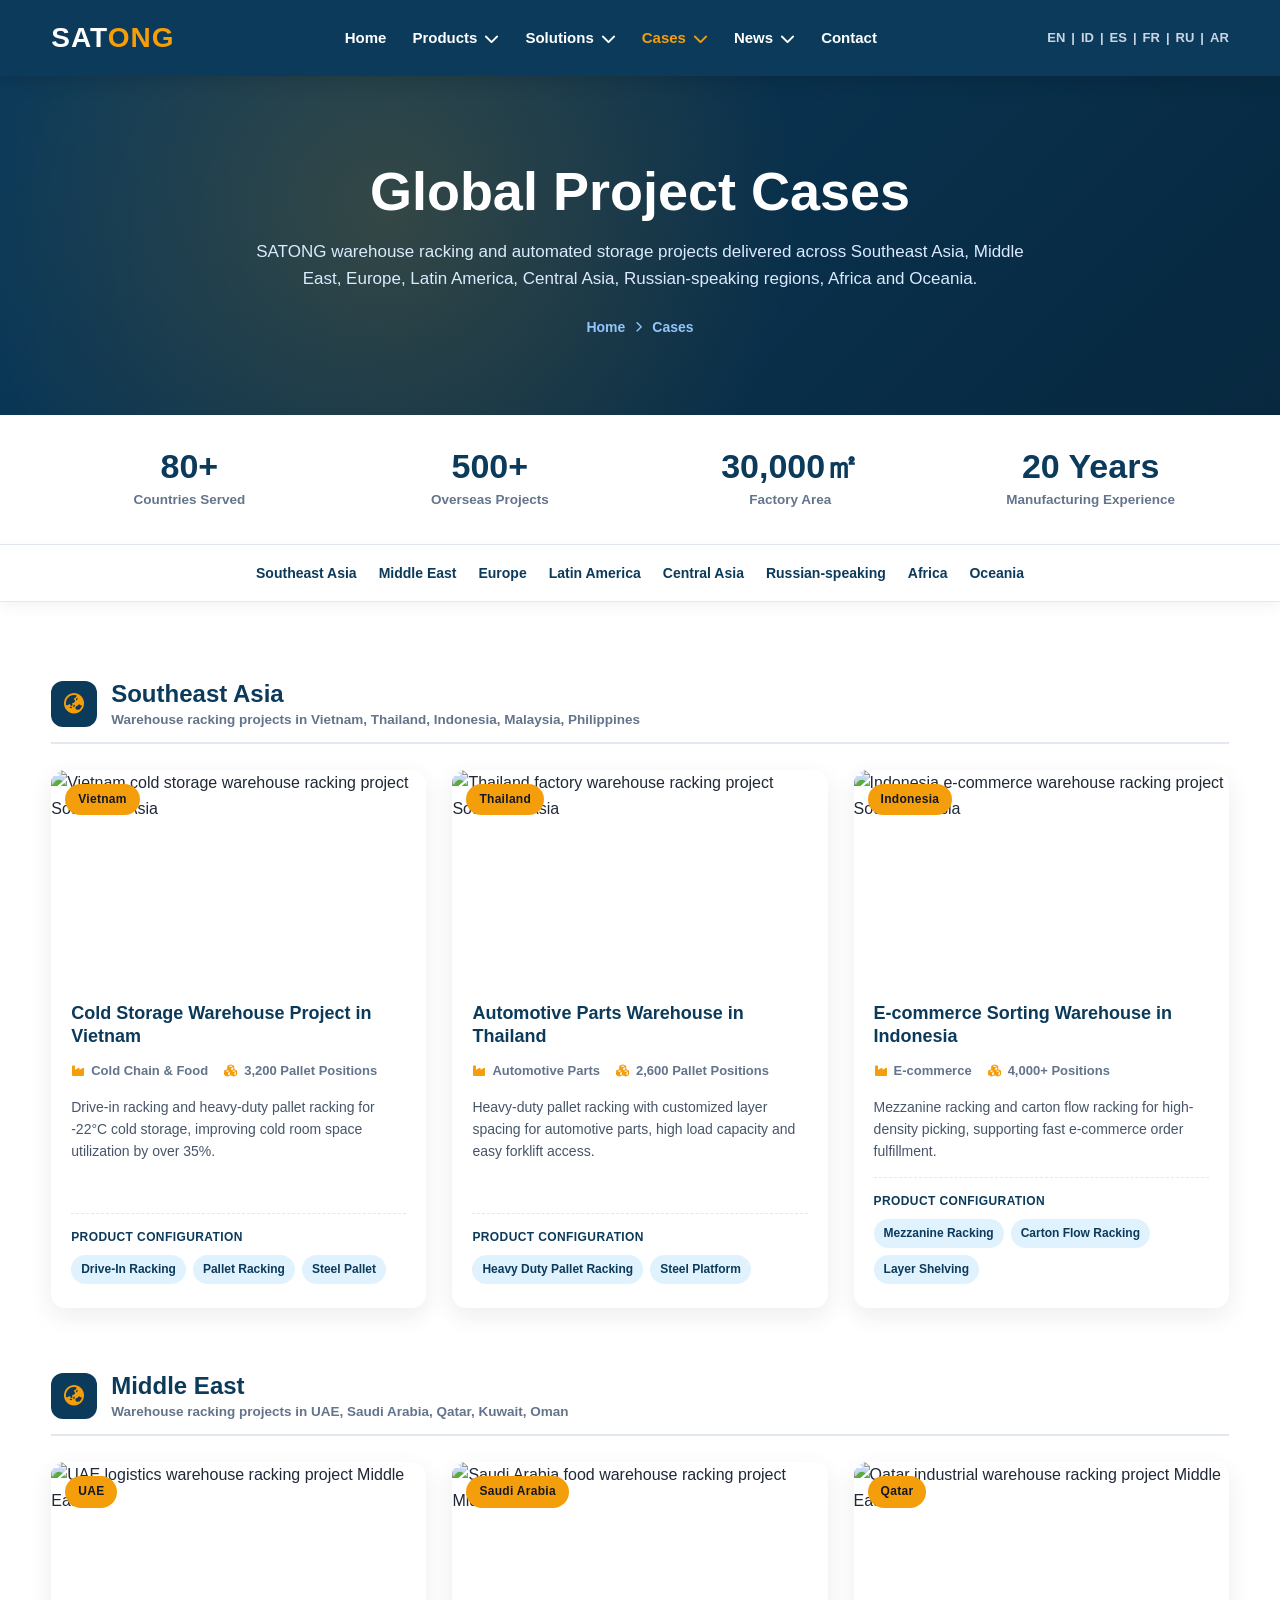
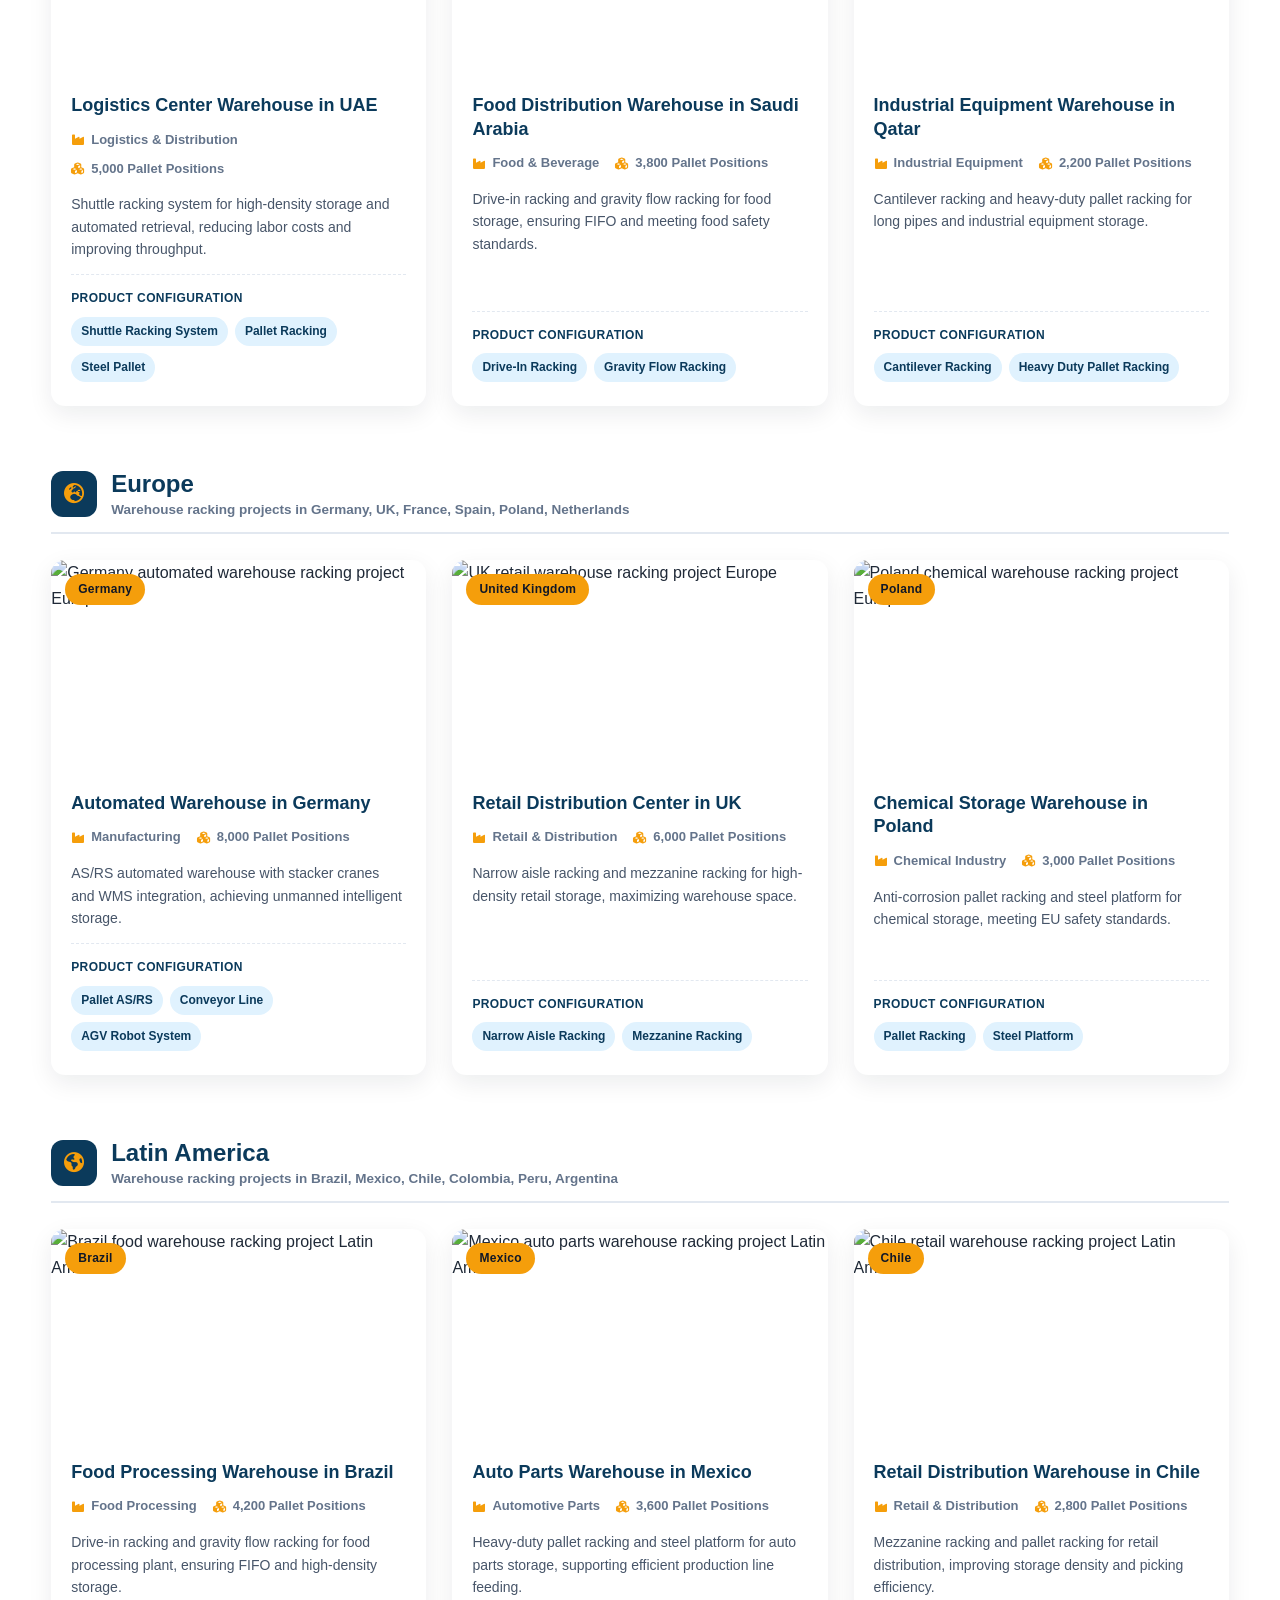
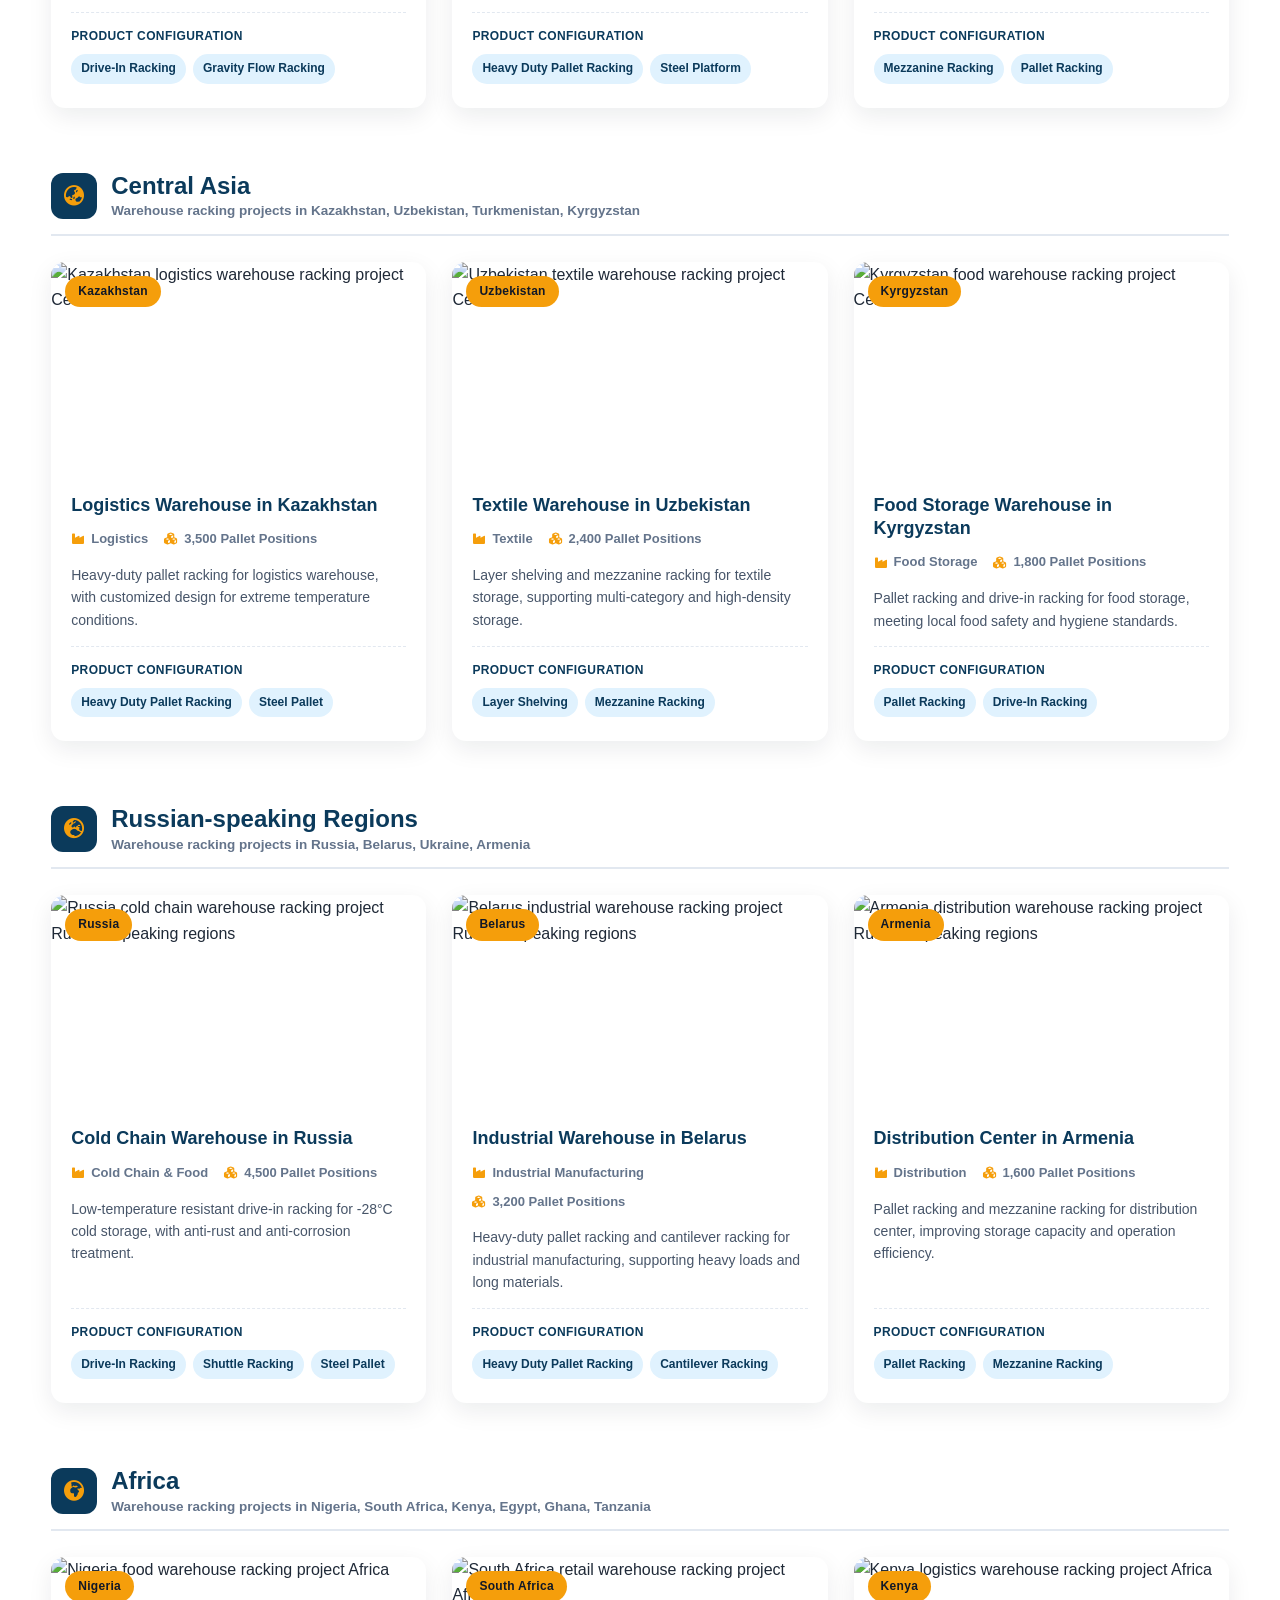
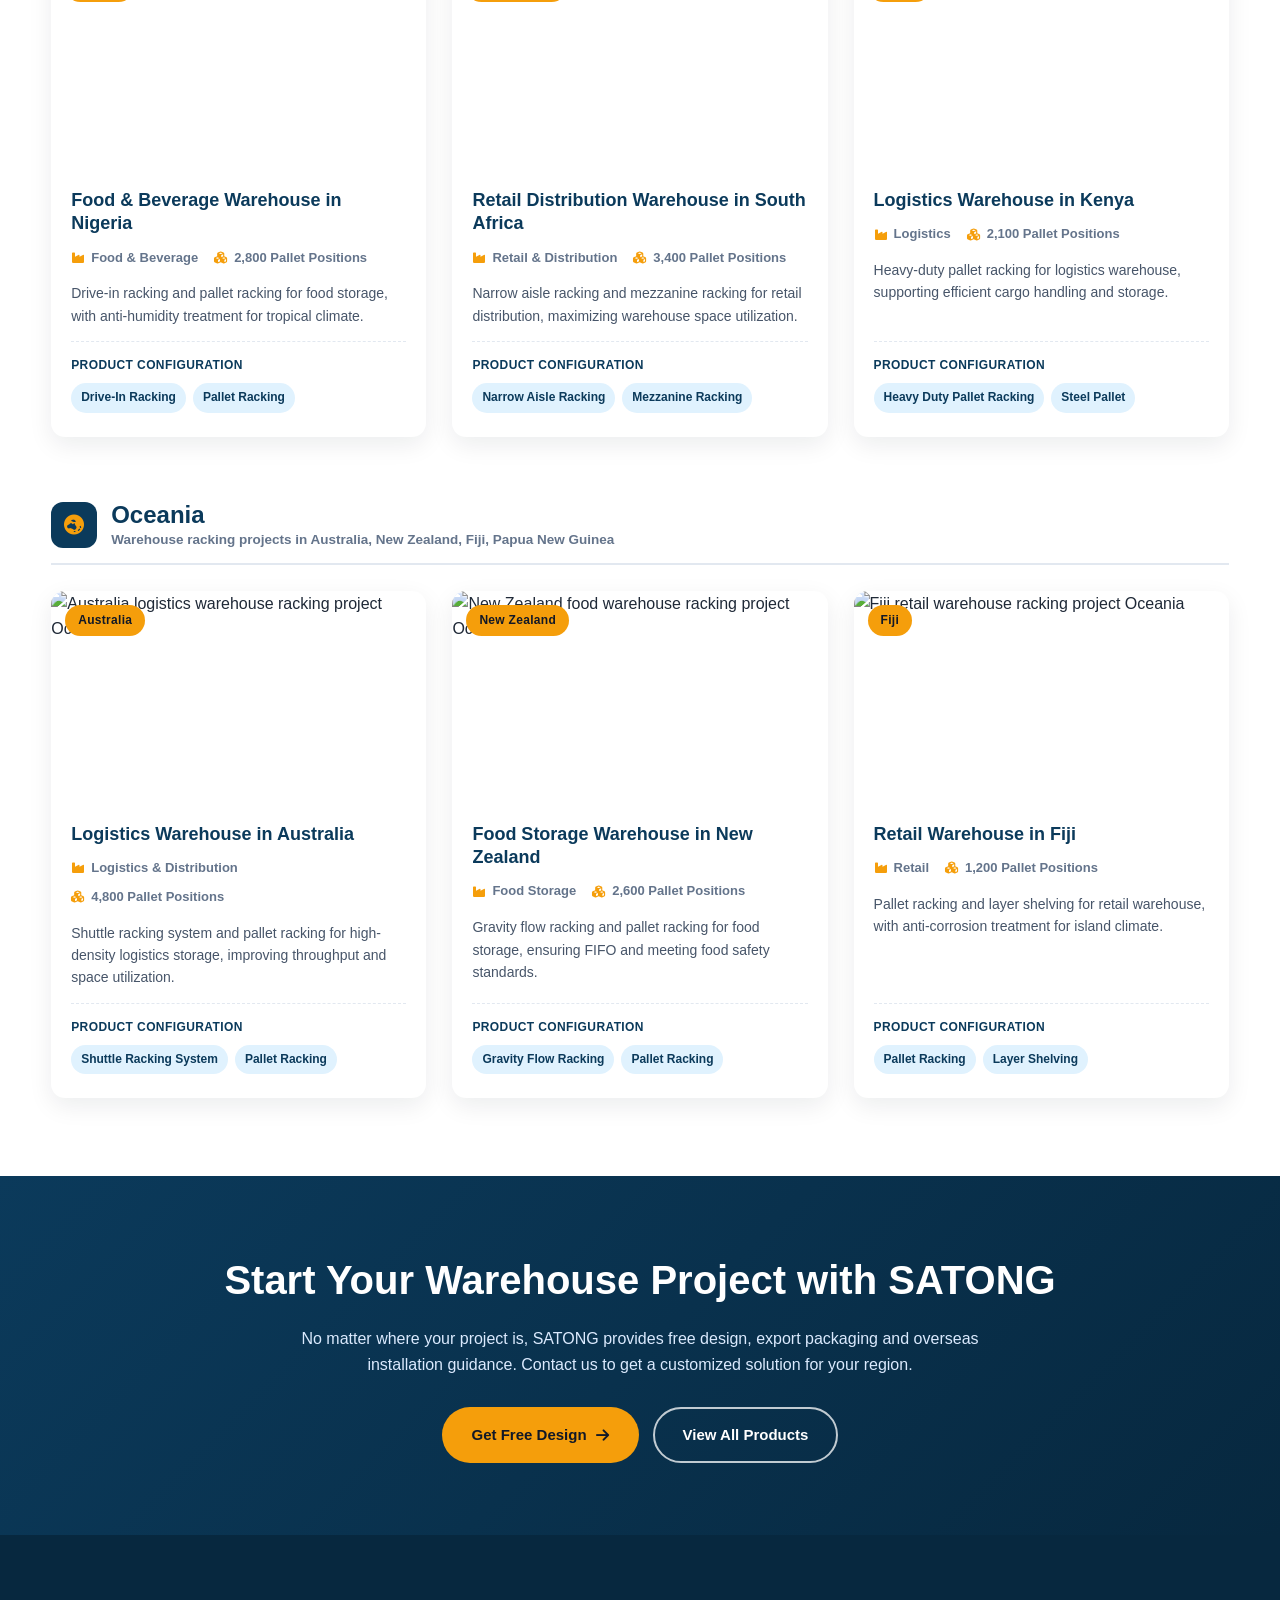
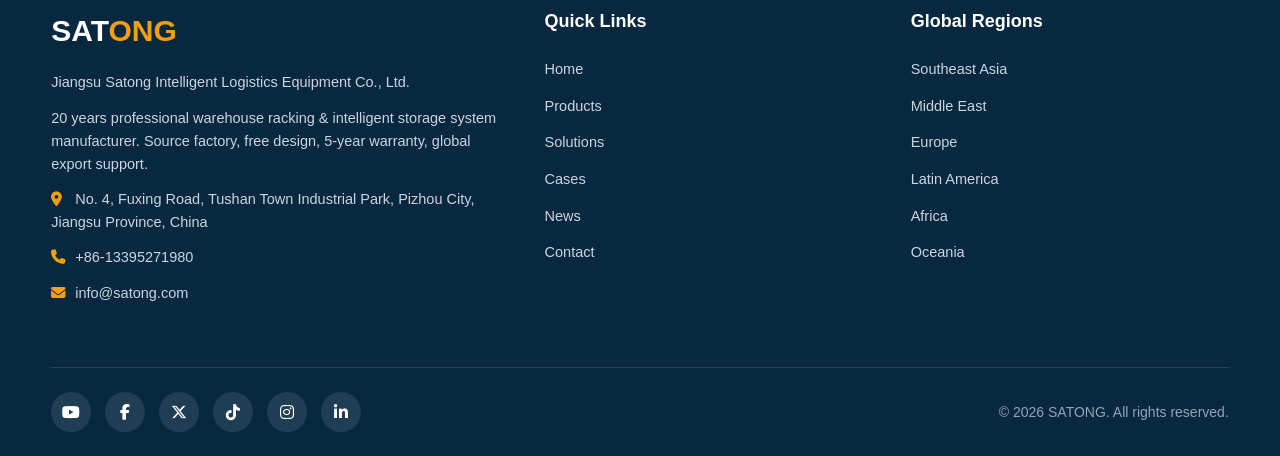
==== commit 6d333f06: "Update language switch links in cases.html" ====
--- a/cases.html
+++ b/cases.html
@@ -740,12 +740,13 @@
         </ul>
       </nav>
 
-      <div class="lang-switch">
-        <a href="#">EN</a><span>|</span>
-        <a href="#">ES</a><span>|</span>
-        <a href="#">FR</a><span>|</span>
-        <a href="#">RU</a><span>|</span>
-        <a href="#">AR</a>
+     <div class="lang-switch">
+  <a href="index.html">EN</a><span>|</span>
+  <a href="id/index.html">ID</a><span>|</span> <!-- 新增印尼语 -->
+  <a href="es/index.html">ES</a><span>|</span>
+  <a href="fr/index.html">FR</a><span>|</span>
+  <a href="ru/index.html">RU</a><span>|</span>
+  <a href="ar/index.html">AR</a>
       </div>
     </div>
   </header>
